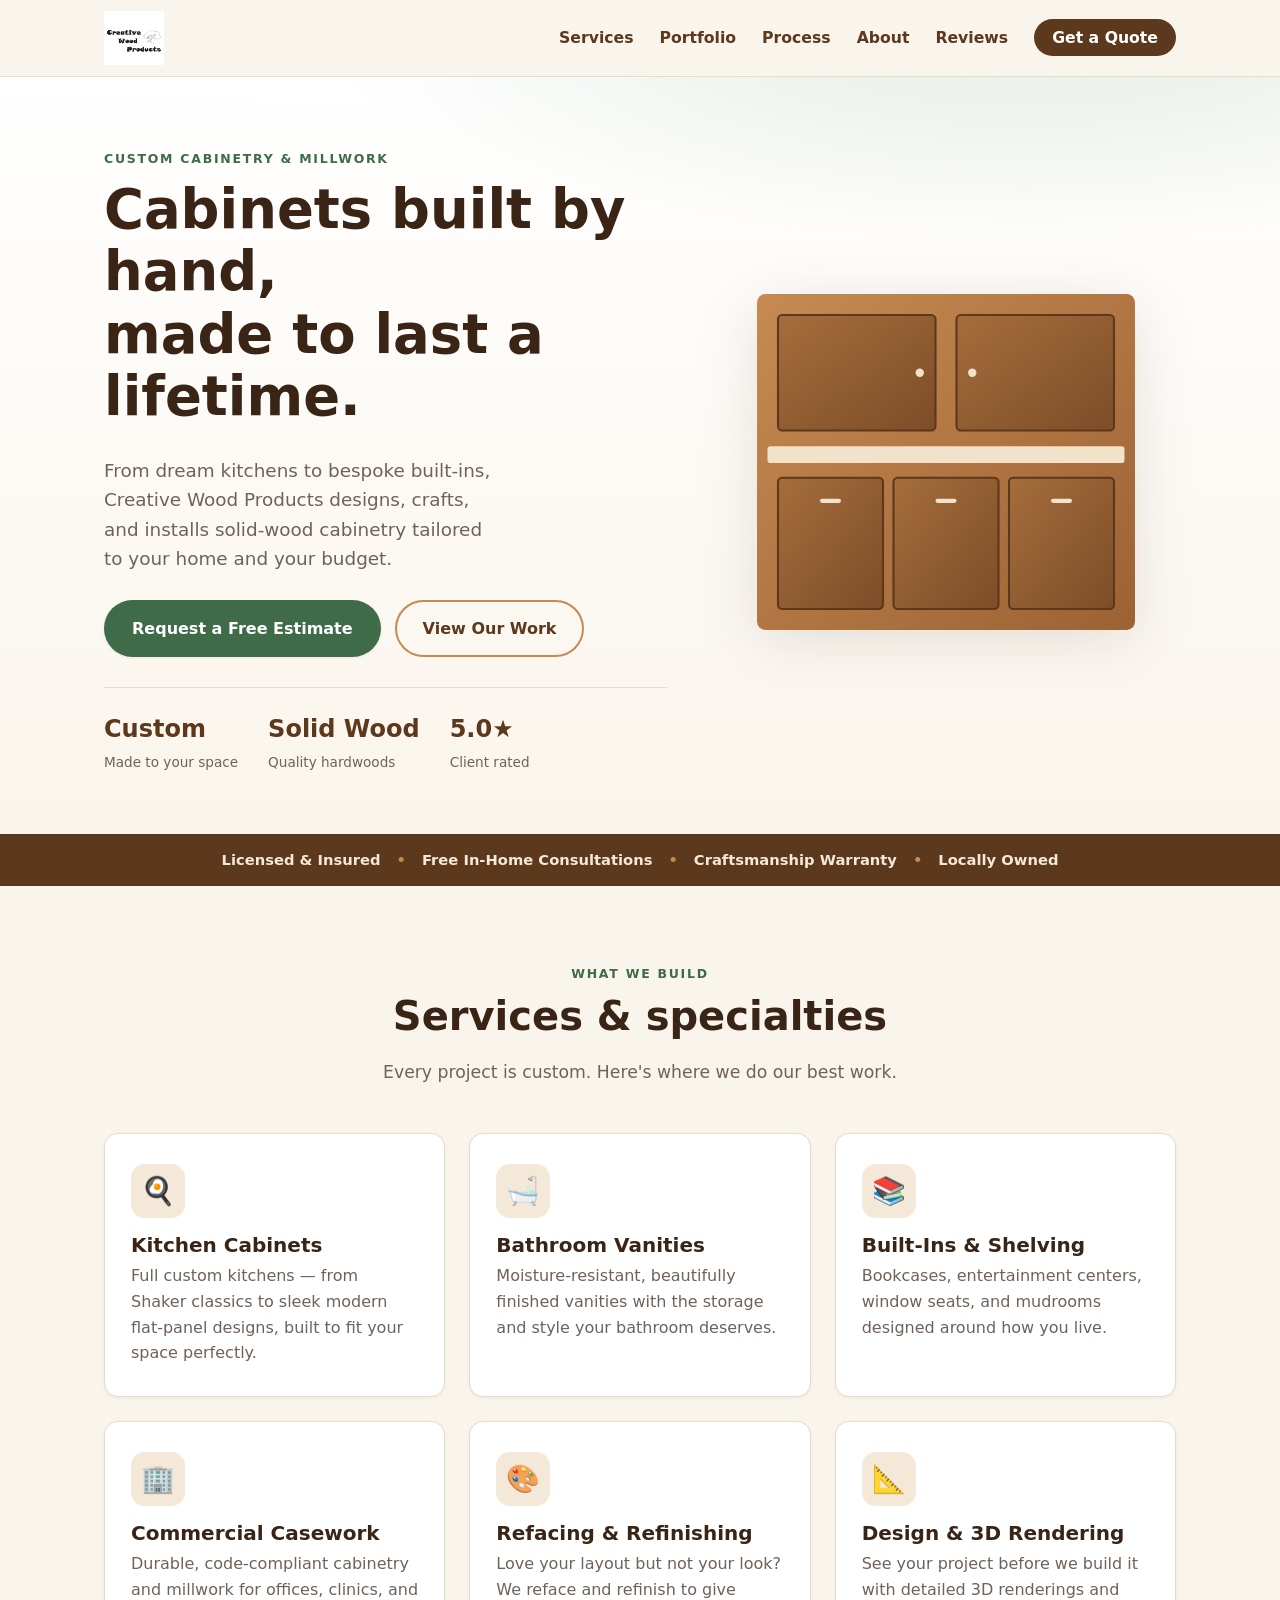
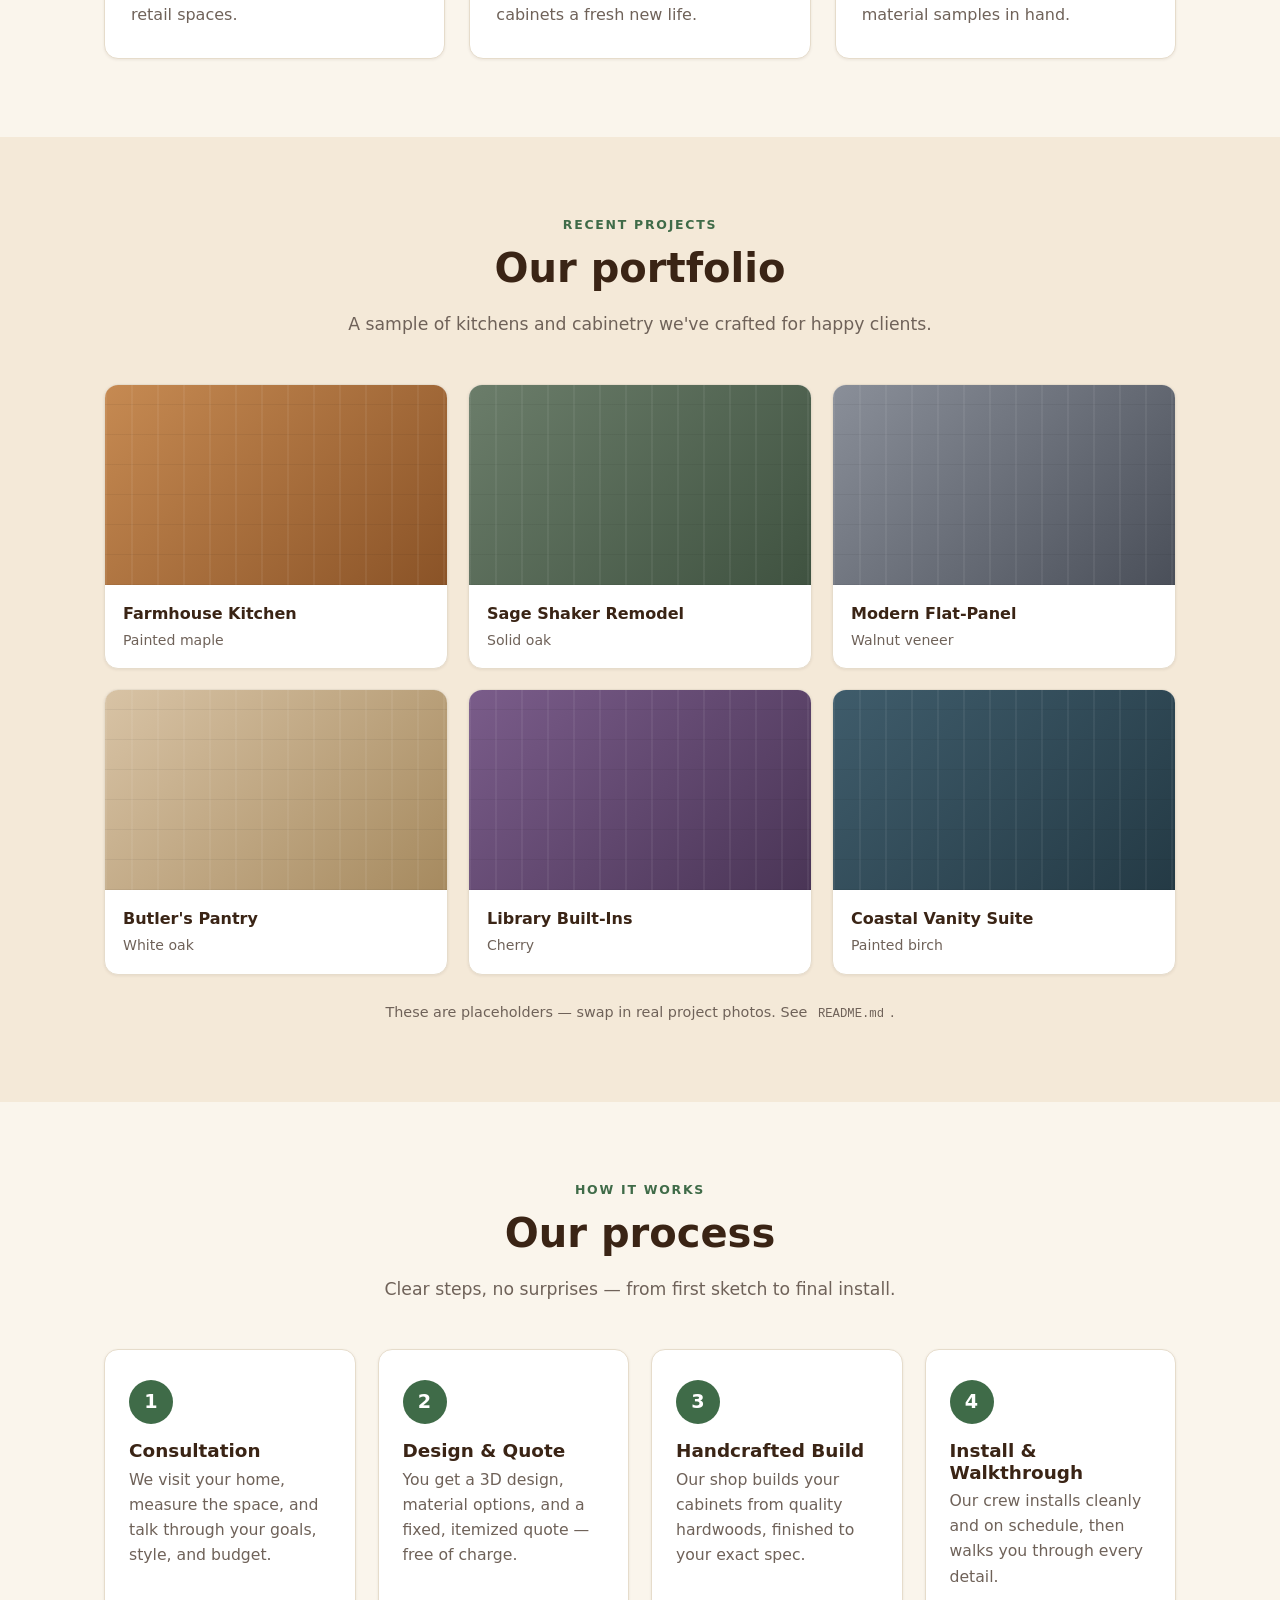
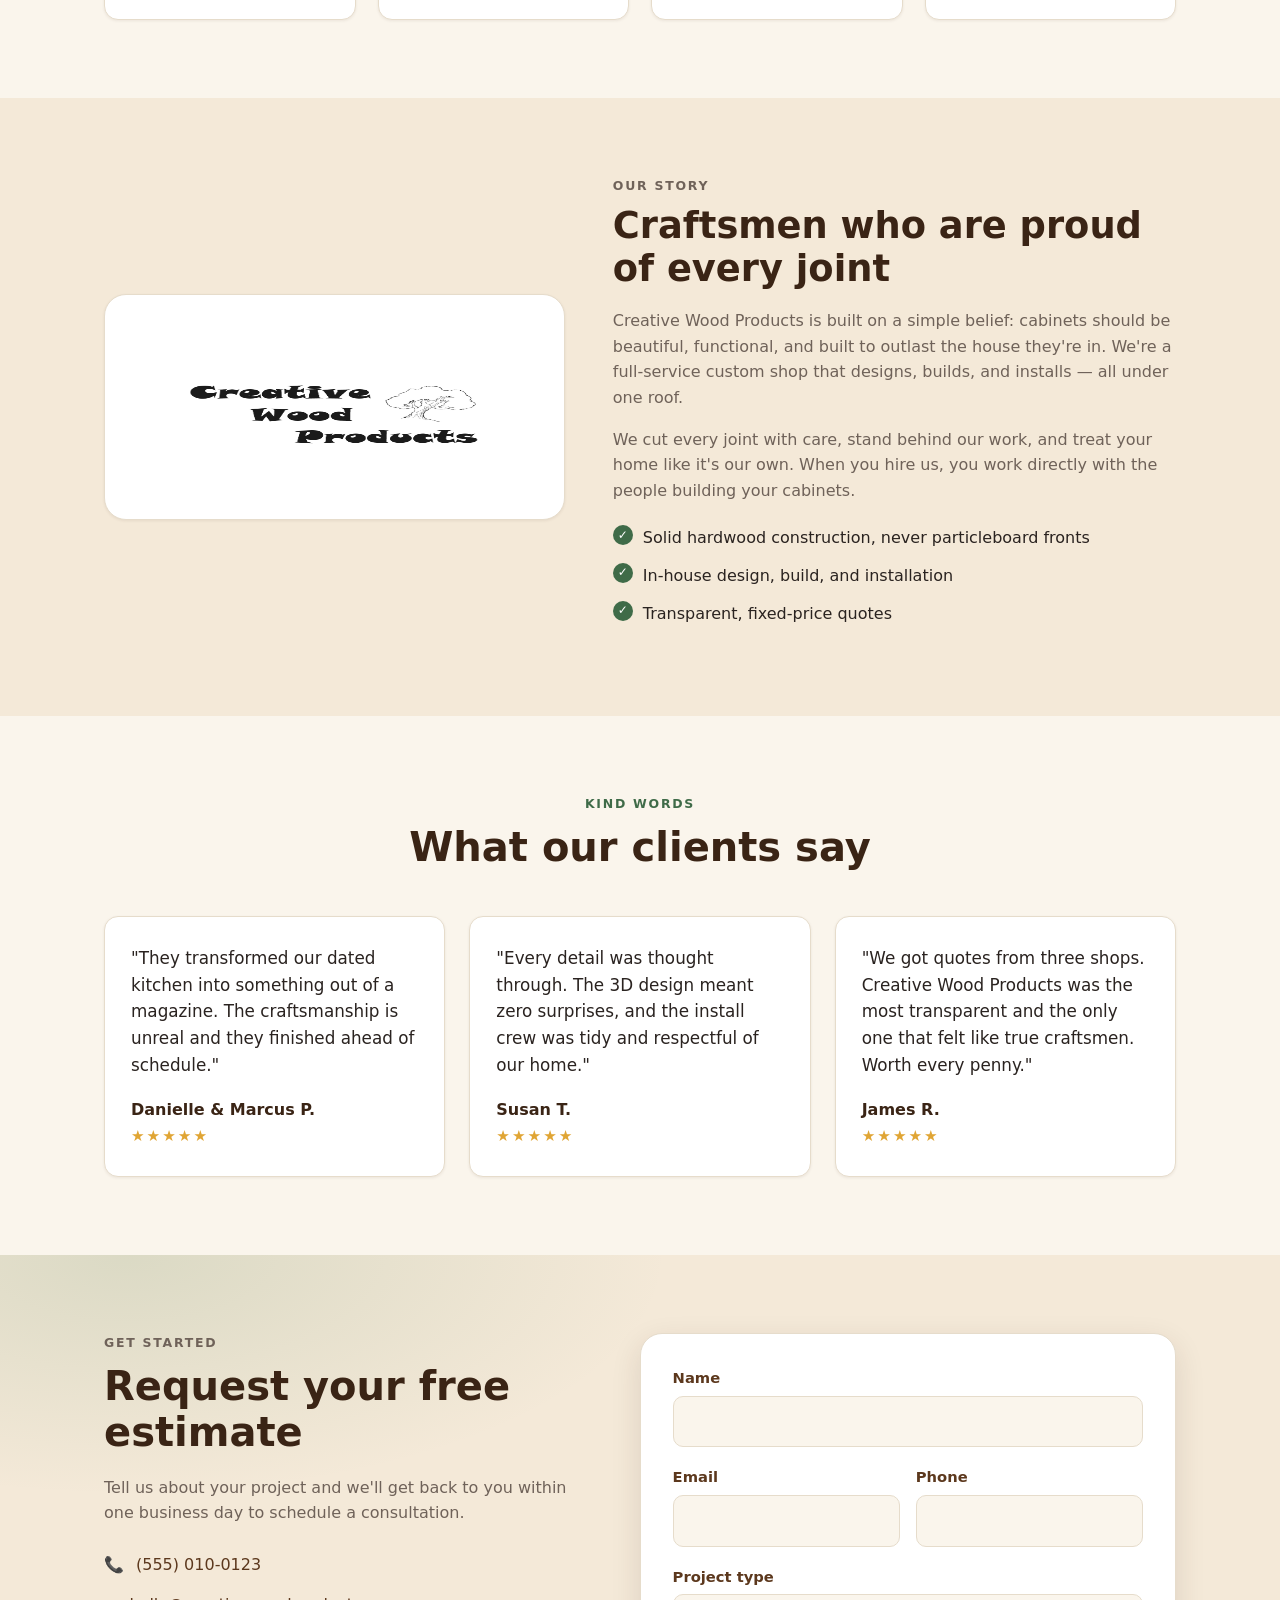
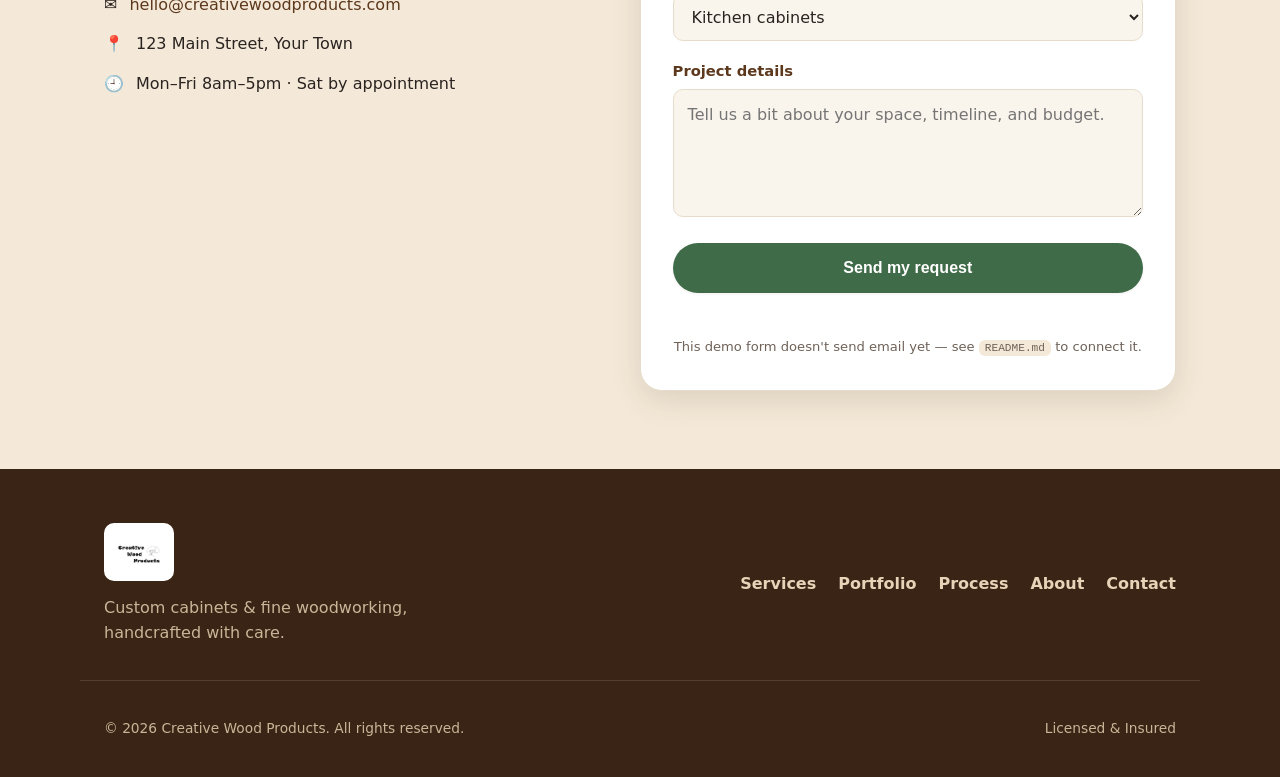
==== index.html @ 8fd14544 "Add Creative Wood Products marketing website Responsive single-page static site (HTML/CSS/JS, no bui" ====
<!DOCTYPE html>
<html lang="en">
<head>
  <meta charset="UTF-8" />
  <meta name="viewport" content="width=device-width, initial-scale=1.0" />
  <title>Creative Wood Products — Custom Cabinets & Fine Woodworking</title>
  <meta name="description" content="Creative Wood Products designs, builds, and installs custom kitchen cabinets, bathroom vanities, and built-ins. Handcrafted quality, delivered on time." />
  <meta property="og:title" content="Creative Wood Products — Custom Cabinets & Fine Woodworking" />
  <meta property="og:description" content="Handcrafted custom cabinetry, built to last a lifetime." />
  <meta property="og:type" content="website" />
  <link rel="stylesheet" href="styles.css" />
  <link rel="icon" href="data:image/svg+xml,<svg xmlns=%22http://www.w3.org/2000/svg%22 viewBox=%220 0 100 100%22><text y=%22.9em%22 font-size=%2290%22>🌳</text></svg>" />
</head>
<body>
  <!-- Header / Navigation -->
  <header class="site-header" id="top">
    <div class="container header-inner">
      <a href="#top" class="brand" aria-label="Creative Wood Products home">
        <img src="assets/logo.png" alt="Creative Wood Products" class="brand-logo" width="220" height="88" />
      </a>

      <nav class="nav" aria-label="Primary">
        <button class="nav-toggle" aria-expanded="false" aria-controls="nav-menu" aria-label="Toggle menu">
          <span></span><span></span><span></span>
        </button>
        <ul class="nav-menu" id="nav-menu">
          <li><a href="#services">Services</a></li>
          <li><a href="#gallery">Portfolio</a></li>
          <li><a href="#process">Process</a></li>
          <li><a href="#about">About</a></li>
          <li><a href="#testimonials">Reviews</a></li>
          <li><a href="#contact" class="nav-cta">Get a Quote</a></li>
        </ul>
      </nav>
    </div>
  </header>

  <main>
    <!-- Hero -->
    <section class="hero">
      <div class="container hero-inner">
        <div class="hero-copy">
          <p class="eyebrow">Custom cabinetry &amp; millwork</p>
          <h1>Cabinets built by hand,<br />made to last a lifetime.</h1>
          <p class="lead">
            From dream kitchens to bespoke built-ins, Creative Wood Products designs,
            crafts, and installs solid-wood cabinetry tailored to your home and your budget.
          </p>
          <div class="hero-actions">
            <a href="#contact" class="btn btn-primary">Request a Free Estimate</a>
            <a href="#gallery" class="btn btn-ghost">View Our Work</a>
          </div>
          <ul class="hero-stats">
            <li><strong>Custom</strong><span>Made to your space</span></li>
            <li><strong>Solid Wood</strong><span>Quality hardwoods</span></li>
            <li><strong>5.0★</strong><span>Client rated</span></li>
          </ul>
        </div>
        <div class="hero-art" aria-hidden="true">
          <svg viewBox="0 0 400 360" class="cabinet-illustration" role="img">
            <defs>
              <linearGradient id="wood" x1="0" y1="0" x2="1" y2="1">
                <stop offset="0" stop-color="#c68a52"/>
                <stop offset="1" stop-color="#9c6234"/>
              </linearGradient>
              <linearGradient id="woodDark" x1="0" y1="0" x2="1" y2="1">
                <stop offset="0" stop-color="#a56d3c"/>
                <stop offset="1" stop-color="#7d4d28"/>
              </linearGradient>
            </defs>
            <rect x="20" y="20" width="360" height="320" rx="8" fill="url(#wood)"/>
            <rect x="40" y="40" width="150" height="110" rx="4" fill="url(#woodDark)" stroke="#5c381d" stroke-width="2"/>
            <rect x="210" y="40" width="150" height="110" rx="4" fill="url(#woodDark)" stroke="#5c381d" stroke-width="2"/>
            <circle cx="175" cy="95" r="4" fill="#f2e2c9"/>
            <circle cx="225" cy="95" r="4" fill="#f2e2c9"/>
            <rect x="30" y="165" width="340" height="16" rx="3" fill="#f2e2c9"/>
            <rect x="40" y="195" width="100" height="125" rx="4" fill="url(#woodDark)" stroke="#5c381d" stroke-width="2"/>
            <rect x="150" y="195" width="100" height="125" rx="4" fill="url(#woodDark)" stroke="#5c381d" stroke-width="2"/>
            <rect x="260" y="195" width="100" height="125" rx="4" fill="url(#woodDark)" stroke="#5c381d" stroke-width="2"/>
            <rect x="80" y="215" width="20" height="4" rx="2" fill="#f2e2c9"/>
            <rect x="190" y="215" width="20" height="4" rx="2" fill="#f2e2c9"/>
            <rect x="300" y="215" width="20" height="4" rx="2" fill="#f2e2c9"/>
          </svg>
        </div>
      </div>
    </section>

    <!-- Trust bar -->
    <section class="trustbar">
      <div class="container trustbar-inner">
        <span>Licensed &amp; Insured</span>
        <span aria-hidden="true">•</span>
        <span>Free In-Home Consultations</span>
        <span aria-hidden="true">•</span>
        <span>Craftsmanship Warranty</span>
        <span aria-hidden="true">•</span>
        <span>Locally Owned</span>
      </div>
    </section>

    <!-- Services -->
    <section class="section" id="services">
      <div class="container">
        <div class="section-head">
          <p class="eyebrow">What we build</p>
          <h2>Services &amp; specialties</h2>
          <p class="section-sub">Every project is custom. Here's where we do our best work.</p>
        </div>
        <div class="cards">
          <article class="card">
            <div class="card-icon" aria-hidden="true">🍳</div>
            <h3>Kitchen Cabinets</h3>
            <p>Full custom kitchens — from Shaker classics to sleek modern flat-panel designs, built to fit your space perfectly.</p>
          </article>
          <article class="card">
            <div class="card-icon" aria-hidden="true">🛁</div>
            <h3>Bathroom Vanities</h3>
            <p>Moisture-resistant, beautifully finished vanities with the storage and style your bathroom deserves.</p>
          </article>
          <article class="card">
            <div class="card-icon" aria-hidden="true">📚</div>
            <h3>Built-Ins &amp; Shelving</h3>
            <p>Bookcases, entertainment centers, window seats, and mudrooms designed around how you live.</p>
          </article>
          <article class="card">
            <div class="card-icon" aria-hidden="true">🏢</div>
            <h3>Commercial Casework</h3>
            <p>Durable, code-compliant cabinetry and millwork for offices, clinics, and retail spaces.</p>
          </article>
          <article class="card">
            <div class="card-icon" aria-hidden="true">🎨</div>
            <h3>Refacing &amp; Refinishing</h3>
            <p>Love your layout but not your look? We reface and refinish to give cabinets a fresh new life.</p>
          </article>
          <article class="card">
            <div class="card-icon" aria-hidden="true">📐</div>
            <h3>Design &amp; 3D Rendering</h3>
            <p>See your project before we build it with detailed 3D renderings and material samples in hand.</p>
          </article>
        </div>
      </div>
    </section>

    <!-- Gallery / Portfolio -->
    <section class="section section-alt" id="gallery">
      <div class="container">
        <div class="section-head">
          <p class="eyebrow">Recent projects</p>
          <h2>Our portfolio</h2>
          <p class="section-sub">A sample of kitchens and cabinetry we've crafted for happy clients.</p>
        </div>
        <div class="gallery">
          <figure class="gallery-item" style="--g1:#c68a52;--g2:#8a5327">
            <div class="gallery-swatch" aria-hidden="true"></div>
            <figcaption><strong>Farmhouse Kitchen</strong><span>Painted maple</span></figcaption>
          </figure>
          <figure class="gallery-item" style="--g1:#6b7d6a;--g2:#3f5240">
            <div class="gallery-swatch" aria-hidden="true"></div>
            <figcaption><strong>Sage Shaker Remodel</strong><span>Solid oak</span></figcaption>
          </figure>
          <figure class="gallery-item" style="--g1:#8a8f99;--g2:#4a4f59">
            <div class="gallery-swatch" aria-hidden="true"></div>
            <figcaption><strong>Modern Flat-Panel</strong><span>Walnut veneer</span></figcaption>
          </figure>
          <figure class="gallery-item" style="--g1:#d8c3a5;--g2:#a68a5f">
            <div class="gallery-swatch" aria-hidden="true"></div>
            <figcaption><strong>Butler's Pantry</strong><span>White oak</span></figcaption>
          </figure>
          <figure class="gallery-item" style="--g1:#7a5c8a;--g2:#4a3556">
            <div class="gallery-swatch" aria-hidden="true"></div>
            <figcaption><strong>Library Built-Ins</strong><span>Cherry</span></figcaption>
          </figure>
          <figure class="gallery-item" style="--g1:#3f5c6b;--g2:#243a45">
            <div class="gallery-swatch" aria-hidden="true"></div>
            <figcaption><strong>Coastal Vanity Suite</strong><span>Painted birch</span></figcaption>
          </figure>
        </div>
        <p class="gallery-note">These are placeholders — swap in real project photos. See <code>README.md</code>.</p>
      </div>
    </section>

    <!-- Process -->
    <section class="section" id="process">
      <div class="container">
        <div class="section-head">
          <p class="eyebrow">How it works</p>
          <h2>Our process</h2>
          <p class="section-sub">Clear steps, no surprises — from first sketch to final install.</p>
        </div>
        <ol class="process">
          <li class="process-step">
            <span class="process-num">1</span>
            <h3>Consultation</h3>
            <p>We visit your home, measure the space, and talk through your goals, style, and budget.</p>
          </li>
          <li class="process-step">
            <span class="process-num">2</span>
            <h3>Design &amp; Quote</h3>
            <p>You get a 3D design, material options, and a fixed, itemized quote — free of charge.</p>
          </li>
          <li class="process-step">
            <span class="process-num">3</span>
            <h3>Handcrafted Build</h3>
            <p>Our shop builds your cabinets from quality hardwoods, finished to your exact spec.</p>
          </li>
          <li class="process-step">
            <span class="process-num">4</span>
            <h3>Install &amp; Walkthrough</h3>
            <p>Our crew installs cleanly and on schedule, then walks you through every detail.</p>
          </li>
        </ol>
      </div>
    </section>

    <!-- About -->
    <section class="section section-alt" id="about">
      <div class="container about-inner">
        <div class="about-art">
          <img src="assets/logo.png" alt="Creative Wood Products logo" class="about-logo" width="360" height="144" />
        </div>
        <div class="about-copy">
          <p class="eyebrow">Our story</p>
          <h2>Craftsmen who are proud of every joint</h2>
          <p>
            Creative Wood Products is built on a simple belief: cabinets should be
            beautiful, functional, and built to outlast the house they're in. We're a
            full-service custom shop that designs, builds, and installs — all under one roof.
          </p>
          <p>
            We cut every joint with care, stand behind our work, and treat your home like
            it's our own. When you hire us, you work directly with the people building your cabinets.
          </p>
          <ul class="about-points">
            <li>Solid hardwood construction, never particleboard fronts</li>
            <li>In-house design, build, and installation</li>
            <li>Transparent, fixed-price quotes</li>
          </ul>
        </div>
      </div>
    </section>

    <!-- Testimonials -->
    <section class="section" id="testimonials">
      <div class="container">
        <div class="section-head">
          <p class="eyebrow">Kind words</p>
          <h2>What our clients say</h2>
        </div>
        <div class="quotes">
          <blockquote class="quote">
            <p>"They transformed our dated kitchen into something out of a magazine. The craftsmanship is unreal and they finished ahead of schedule."</p>
            <footer><strong>Danielle &amp; Marcus P.</strong><span class="stars" aria-label="5 out of 5 stars">★★★★★</span></footer>
          </blockquote>
          <blockquote class="quote">
            <p>"Every detail was thought through. The 3D design meant zero surprises, and the install crew was tidy and respectful of our home."</p>
            <footer><strong>Susan T.</strong><span class="stars" aria-label="5 out of 5 stars">★★★★★</span></footer>
          </blockquote>
          <blockquote class="quote">
            <p>"We got quotes from three shops. Creative Wood Products was the most transparent and the only one that felt like true craftsmen. Worth every penny."</p>
            <footer><strong>James R.</strong><span class="stars" aria-label="5 out of 5 stars">★★★★★</span></footer>
          </blockquote>
        </div>
      </div>
    </section>

    <!-- Contact / CTA -->
    <section class="section section-contact" id="contact">
      <div class="container contact-inner">
        <div class="contact-copy">
          <p class="eyebrow">Get started</p>
          <h2>Request your free estimate</h2>
          <p>Tell us about your project and we'll get back to you within one business day to schedule a consultation.</p>
          <ul class="contact-details">
            <li><span aria-hidden="true">📞</span> <a href="tel:+15550100123">(555) 010-0123</a></li>
            <li><span aria-hidden="true">✉️</span> <a href="mailto:hello@creativewoodproducts.com">hello@creativewoodproducts.com</a></li>
            <li><span aria-hidden="true">📍</span> 123 Main Street, Your Town</li>
            <li><span aria-hidden="true">🕘</span> Mon–Fri 8am–5pm · Sat by appointment</li>
          </ul>
        </div>
        <form class="contact-form" id="quoteForm" novalidate>
          <div class="field">
            <label for="name">Name</label>
            <input type="text" id="name" name="name" autocomplete="name" required />
          </div>
          <div class="field-row">
            <div class="field">
              <label for="email">Email</label>
              <input type="email" id="email" name="email" autocomplete="email" required />
            </div>
            <div class="field">
              <label for="phone">Phone</label>
              <input type="tel" id="phone" name="phone" autocomplete="tel" />
            </div>
          </div>
          <div class="field">
            <label for="project">Project type</label>
            <select id="project" name="project">
              <option>Kitchen cabinets</option>
              <option>Bathroom vanity</option>
              <option>Built-ins &amp; shelving</option>
              <option>Refacing / refinishing</option>
              <option>Commercial casework</option>
              <option>Something else</option>
            </select>
          </div>
          <div class="field">
            <label for="message">Project details</label>
            <textarea id="message" name="message" rows="4" placeholder="Tell us a bit about your space, timeline, and budget."></textarea>
          </div>
          <button type="submit" class="btn btn-primary btn-block">Send my request</button>
          <p class="form-status" id="formStatus" role="status" aria-live="polite"></p>
          <p class="form-fineprint">This demo form doesn't send email yet — see <code>README.md</code> to connect it.</p>
        </form>
      </div>
    </section>
  </main>

  <!-- Footer -->
  <footer class="site-footer">
    <div class="container footer-inner">
      <div class="footer-brand">
        <img src="assets/logo.png" alt="Creative Wood Products" class="footer-logo" width="200" height="80" />
        <p>Custom cabinets &amp; fine woodworking, handcrafted with care.</p>
      </div>
      <nav class="footer-nav" aria-label="Footer">
        <a href="#services">Services</a>
        <a href="#gallery">Portfolio</a>
        <a href="#process">Process</a>
        <a href="#about">About</a>
        <a href="#contact">Contact</a>
      </nav>
    </div>
    <div class="container footer-bottom">
      <p>&copy; <span id="year"></span> Creative Wood Products. All rights reserved.</p>
      <p>Licensed &amp; Insured</p>
    </div>
  </footer>

  <script src="script.js"></script>
</body>
</html>
---- styles.css ----
/* ============================================================
   Creative Wood Products — stylesheet
   Palette: warm wood tones + forest green (from the tree logo)
   ============================================================ */

:root {
  --wood-900: #3a2415;
  --wood-700: #5c381d;
  --wood-500: #9c6234;
  --wood-400: #c68a52;
  --wood-200: #e7d3b8;
  --wood-100: #f4e9d8;
  --cream:    #faf5ec;
  --forest-700: #2f4a35;
  --forest-500: #3f6b48;
  --forest-400: #58895f;
  --ink:      #2a2320;
  --muted:    #6f6259;
  --line:     #e6dccb;
  --white:    #ffffff;

  --shadow-sm: 0 1px 3px rgba(58, 36, 21, .08);
  --shadow-md: 0 10px 30px rgba(58, 36, 21, .12);
  --radius: 14px;
  --radius-lg: 22px;
  --maxw: 1120px;

  --font: "Segoe UI", system-ui, -apple-system, Roboto, Helvetica, Arial, sans-serif;
  --font-display: "Trebuchet MS", "Segoe UI", system-ui, sans-serif;
}

/* Reset-ish */
* { box-sizing: border-box; }
html { scroll-behavior: smooth; }
body {
  margin: 0;
  font-family: var(--font);
  color: var(--ink);
  background: var(--cream);
  line-height: 1.6;
  -webkit-font-smoothing: antialiased;
}
img { max-width: 100%; display: block; }
a { color: var(--forest-500); text-decoration: none; }
a:hover { text-decoration: underline; }
h1, h2, h3 { font-family: var(--font-display); line-height: 1.15; color: var(--wood-900); margin: 0 0 .5em; }

.container { width: 100%; max-width: var(--maxw); margin: 0 auto; padding: 0 24px; }

.eyebrow {
  text-transform: uppercase;
  letter-spacing: .14em;
  font-size: .78rem;
  font-weight: 700;
  color: var(--forest-500);
  margin: 0 0 .6rem;
}

/* Buttons */
.btn {
  display: inline-block;
  padding: 14px 26px;
  border-radius: 999px;
  font-weight: 700;
  font-size: 1rem;
  cursor: pointer;
  border: 2px solid transparent;
  transition: transform .15s ease, box-shadow .15s ease, background .15s ease;
  text-align: center;
}
.btn:hover { text-decoration: none; transform: translateY(-2px); }
.btn-primary { background: var(--forest-500); color: #fff; box-shadow: var(--shadow-sm); }
.btn-primary:hover { background: var(--forest-700); box-shadow: var(--shadow-md); }
.btn-ghost { background: transparent; color: var(--wood-700); border-color: var(--wood-400); }
.btn-ghost:hover { background: var(--wood-100); }
.btn-block { width: 100%; }

/* ---------- Header ---------- */
.site-header {
  position: sticky; top: 0; z-index: 50;
  background: rgba(250, 245, 236, .92);
  backdrop-filter: saturate(140%) blur(8px);
  border-bottom: 1px solid var(--line);
}
.header-inner { display: flex; align-items: center; justify-content: space-between; gap: 16px; min-height: 76px; }
.brand-logo { height: 54px; width: auto; }
.nav { display: flex; align-items: center; }
.nav-menu {
  list-style: none; display: flex; align-items: center; gap: 26px; margin: 0; padding: 0;
}
.nav-menu a { color: var(--wood-700); font-weight: 600; font-size: .98rem; }
.nav-menu a:hover { color: var(--forest-500); text-decoration: none; }
.nav-cta {
  background: var(--wood-700); color: #fff !important; padding: 9px 18px; border-radius: 999px;
}
.nav-cta:hover { background: var(--wood-900); }
.nav-toggle {
  display: none; flex-direction: column; gap: 5px; background: none; border: 0;
  cursor: pointer; padding: 8px;
}
.nav-toggle span { width: 26px; height: 3px; background: var(--wood-700); border-radius: 2px; transition: .25s; }

/* ---------- Hero ---------- */
.hero {
  background:
    radial-gradient(1200px 400px at 80% -10%, rgba(88,137,95,.18), transparent 60%),
    linear-gradient(180deg, #fff, var(--cream));
  padding: 72px 0 60px;
}
.hero-inner { display: grid; grid-template-columns: 1.1fr .9fr; gap: 48px; align-items: center; }
.hero h1 { font-size: clamp(2.1rem, 4.5vw, 3.4rem); }
.lead { font-size: 1.15rem; color: var(--muted); max-width: 34ch; }
.hero-actions { display: flex; flex-wrap: wrap; gap: 14px; margin: 26px 0 30px; }
.hero-stats {
  list-style: none; display: flex; gap: 30px; padding: 22px 0 0; margin: 0;
  border-top: 1px solid var(--line);
}
.hero-stats strong { display: block; font-size: 1.5rem; font-family: var(--font-display); color: var(--wood-700); }
.hero-stats span { font-size: .85rem; color: var(--muted); }
.hero-art { display: flex; justify-content: center; }
.cabinet-illustration { width: 100%; max-width: 420px; filter: drop-shadow(var(--shadow-md)); border-radius: var(--radius-lg); }

/* ---------- Trust bar ---------- */
.trustbar { background: var(--wood-700); color: #f4e9d8; }
.trustbar-inner {
  display: flex; flex-wrap: wrap; justify-content: center; align-items: center;
  gap: 16px; padding: 14px 24px; font-size: .92rem; font-weight: 600; text-align: center;
}
.trustbar span[aria-hidden] { color: var(--wood-400); }

/* ---------- Sections ---------- */
.section { padding: 78px 0; }
.section-alt { background: var(--wood-100); }
.section-head { text-align: center; max-width: 620px; margin: 0 auto 46px; }
.section-head h2 { font-size: clamp(1.8rem, 3.5vw, 2.5rem); }
.section-sub { color: var(--muted); font-size: 1.08rem; margin: 0; }

/* ---------- Cards / services ---------- */
.cards { display: grid; grid-template-columns: repeat(3, 1fr); gap: 24px; }
.card {
  background: #fff; border: 1px solid var(--line); border-radius: var(--radius);
  padding: 30px 26px; box-shadow: var(--shadow-sm);
  transition: transform .18s ease, box-shadow .18s ease, border-color .18s ease;
}
.card:hover { transform: translateY(-4px); box-shadow: var(--shadow-md); border-color: var(--wood-200); }
.card-icon {
  width: 54px; height: 54px; display: grid; place-items: center; font-size: 1.7rem;
  background: var(--wood-100); border-radius: 14px; margin-bottom: 16px;
}
.card h3 { font-size: 1.25rem; margin-bottom: .4rem; }
.card p { margin: 0; color: var(--muted); }

/* ---------- Gallery ---------- */
.gallery { display: grid; grid-template-columns: repeat(3, 1fr); gap: 20px; }
.gallery-item {
  margin: 0; border-radius: var(--radius); overflow: hidden; background: #fff;
  border: 1px solid var(--line); box-shadow: var(--shadow-sm);
  transition: transform .18s ease, box-shadow .18s ease;
}
.gallery-item:hover { transform: translateY(-4px); box-shadow: var(--shadow-md); }
.gallery-swatch {
  height: 200px;
  background: linear-gradient(135deg, var(--g1), var(--g2));
  position: relative;
}
.gallery-swatch::after {
  content: ""; position: absolute; inset: 0;
  background:
    repeating-linear-gradient(90deg, rgba(255,255,255,.06) 0 2px, transparent 2px 26px),
    repeating-linear-gradient(0deg, rgba(0,0,0,.05) 0 1px, transparent 1px 30px);
}
.gallery-item figcaption { padding: 16px 18px; }
.gallery-item figcaption strong { display: block; color: var(--wood-900); }
.gallery-item figcaption span { font-size: .88rem; color: var(--muted); }
.gallery-note { text-align: center; color: var(--muted); font-size: .9rem; margin: 26px 0 0; }
.gallery-note code, .form-fineprint code {
  background: var(--wood-100); padding: 2px 6px; border-radius: 6px; font-size: .85em;
}

/* ---------- Process ---------- */
.process {
  list-style: none; margin: 0; padding: 0;
  display: grid; grid-template-columns: repeat(4, 1fr); gap: 22px; counter-reset: step;
}
.process-step {
  background: #fff; border: 1px solid var(--line); border-radius: var(--radius);
  padding: 30px 24px; position: relative; box-shadow: var(--shadow-sm);
}
.process-num {
  display: grid; place-items: center; width: 44px; height: 44px; border-radius: 50%;
  background: var(--forest-500); color: #fff; font-weight: 800; font-family: var(--font-display);
  font-size: 1.2rem; margin-bottom: 16px;
}
.process-step h3 { font-size: 1.15rem; margin-bottom: .35rem; }
.process-step p { margin: 0; color: var(--muted); font-size: .98rem; }

/* ---------- About ---------- */
.about-inner { display: grid; grid-template-columns: .9fr 1.1fr; gap: 48px; align-items: center; }
.about-art {
  display: grid; place-items: center; background: #fff; border: 1px solid var(--line);
  border-radius: var(--radius-lg); padding: 40px; box-shadow: var(--shadow-sm);
}
.about-logo { max-width: 320px; }
.about-copy h2 { font-size: clamp(1.7rem, 3vw, 2.3rem); }
.about-copy p { color: var(--muted); }
.about-points { list-style: none; padding: 0; margin: 22px 0 0; }
.about-points li { padding-left: 30px; position: relative; margin-bottom: 12px; font-weight: 500; }
.about-points li::before {
  content: "✓"; position: absolute; left: 0; top: 0;
  color: #fff; background: var(--forest-500); width: 20px; height: 20px; border-radius: 50%;
  display: grid; place-items: center; font-size: .75rem; font-weight: 800;
}

/* ---------- Testimonials ---------- */
.quotes { display: grid; grid-template-columns: repeat(3, 1fr); gap: 24px; }
.quote {
  margin: 0; background: #fff; border: 1px solid var(--line); border-radius: var(--radius);
  padding: 28px 26px; box-shadow: var(--shadow-sm); display: flex; flex-direction: column;
}
.quote p { font-size: 1.05rem; color: var(--ink); margin: 0 0 18px; }
.quote footer { margin-top: auto; }
.quote footer strong { display: block; color: var(--wood-900); }
.quote .stars { color: #e0a534; letter-spacing: 2px; font-size: .95rem; }

/* ---------- Contact ---------- */
.section-contact {
  background:
    radial-gradient(900px 400px at 10% 0%, rgba(88,137,95,.16), transparent 60%),
    var(--wood-100);
}
.contact-inner { display: grid; grid-template-columns: 1fr 1.1fr; gap: 48px; align-items: start; }
.contact-copy h2 { font-size: clamp(1.8rem, 3.2vw, 2.5rem); }
.contact-copy p { color: var(--muted); }
.contact-details { list-style: none; padding: 0; margin: 26px 0 0; }
.contact-details li { display: flex; align-items: center; gap: 12px; margin-bottom: 14px; font-weight: 500; }
.contact-details a { color: var(--wood-700); }

.contact-form {
  background: #fff; border: 1px solid var(--line); border-radius: var(--radius-lg);
  padding: 32px; box-shadow: var(--shadow-md);
}
.field { margin-bottom: 18px; }
.field-row { display: grid; grid-template-columns: 1fr 1fr; gap: 16px; }
.field label { display: block; font-weight: 600; font-size: .92rem; margin-bottom: 6px; color: var(--wood-700); }
.field input, .field select, .field textarea {
  width: 100%; padding: 12px 14px; border: 1px solid var(--line); border-radius: 10px;
  font: inherit; color: var(--ink); background: var(--cream); transition: border-color .15s, box-shadow .15s;
}
.field input:focus, .field select:focus, .field textarea:focus {
  outline: none; border-color: var(--forest-400); box-shadow: 0 0 0 3px rgba(88,137,95,.18); background: #fff;
}
.field textarea { resize: vertical; }
.form-status { margin: 14px 0 0; font-weight: 600; min-height: 1.2em; }
.form-status.ok { color: var(--forest-500); }
.form-status.err { color: #b4472f; }
.form-fineprint { font-size: .82rem; color: var(--muted); margin: 10px 0 0; text-align: center; }

/* ---------- Footer ---------- */
.site-footer { background: var(--wood-900); color: #e7d3b8; padding: 54px 0 26px; }
.footer-inner { display: flex; flex-wrap: wrap; justify-content: space-between; gap: 30px; }
.footer-logo { height: 58px; width: auto; background: #fff; padding: 8px 12px; border-radius: 10px; }
.footer-brand p { color: #c9b699; max-width: 34ch; margin: 14px 0 0; }
.footer-nav { display: flex; flex-wrap: wrap; gap: 22px; align-items: center; }
.footer-nav a { color: #e7d3b8; font-weight: 600; }
.footer-nav a:hover { color: #fff; }
.footer-bottom {
  display: flex; flex-wrap: wrap; justify-content: space-between; gap: 10px;
  margin-top: 34px; padding-top: 22px; border-top: 1px solid rgba(255,255,255,.12);
  font-size: .86rem; color: #c9b699;
}

/* ---------- Responsive ---------- */
@media (max-width: 900px) {
  .hero-inner, .about-inner, .contact-inner { grid-template-columns: 1fr; }
  .hero-art { order: -1; }
  .cards, .gallery, .quotes { grid-template-columns: repeat(2, 1fr); }
  .process { grid-template-columns: repeat(2, 1fr); }

  .nav-toggle { display: flex; }
  .nav-menu {
    position: absolute; top: 76px; right: 0; left: 0;
    flex-direction: column; align-items: stretch; gap: 0;
    background: var(--cream); border-bottom: 1px solid var(--line);
    padding: 8px 24px 18px; box-shadow: var(--shadow-md);
    display: none;
  }
  .nav-menu.open { display: flex; }
  .nav-menu li { border-bottom: 1px solid var(--line); }
  .nav-menu li:last-child { border-bottom: 0; }
  .nav-menu a { display: block; padding: 14px 4px; }
  .nav-cta { display: inline-block; margin-top: 10px; text-align: center; }
}

@media (max-width: 560px) {
  .cards, .gallery, .quotes, .process { grid-template-columns: 1fr; }
  .field-row { grid-template-columns: 1fr; }
  .hero-stats { flex-wrap: wrap; gap: 18px; }
  .section { padding: 56px 0; }
}

@media (prefers-reduced-motion: reduce) {
  * { scroll-behavior: auto !important; transition: none !important; }
}
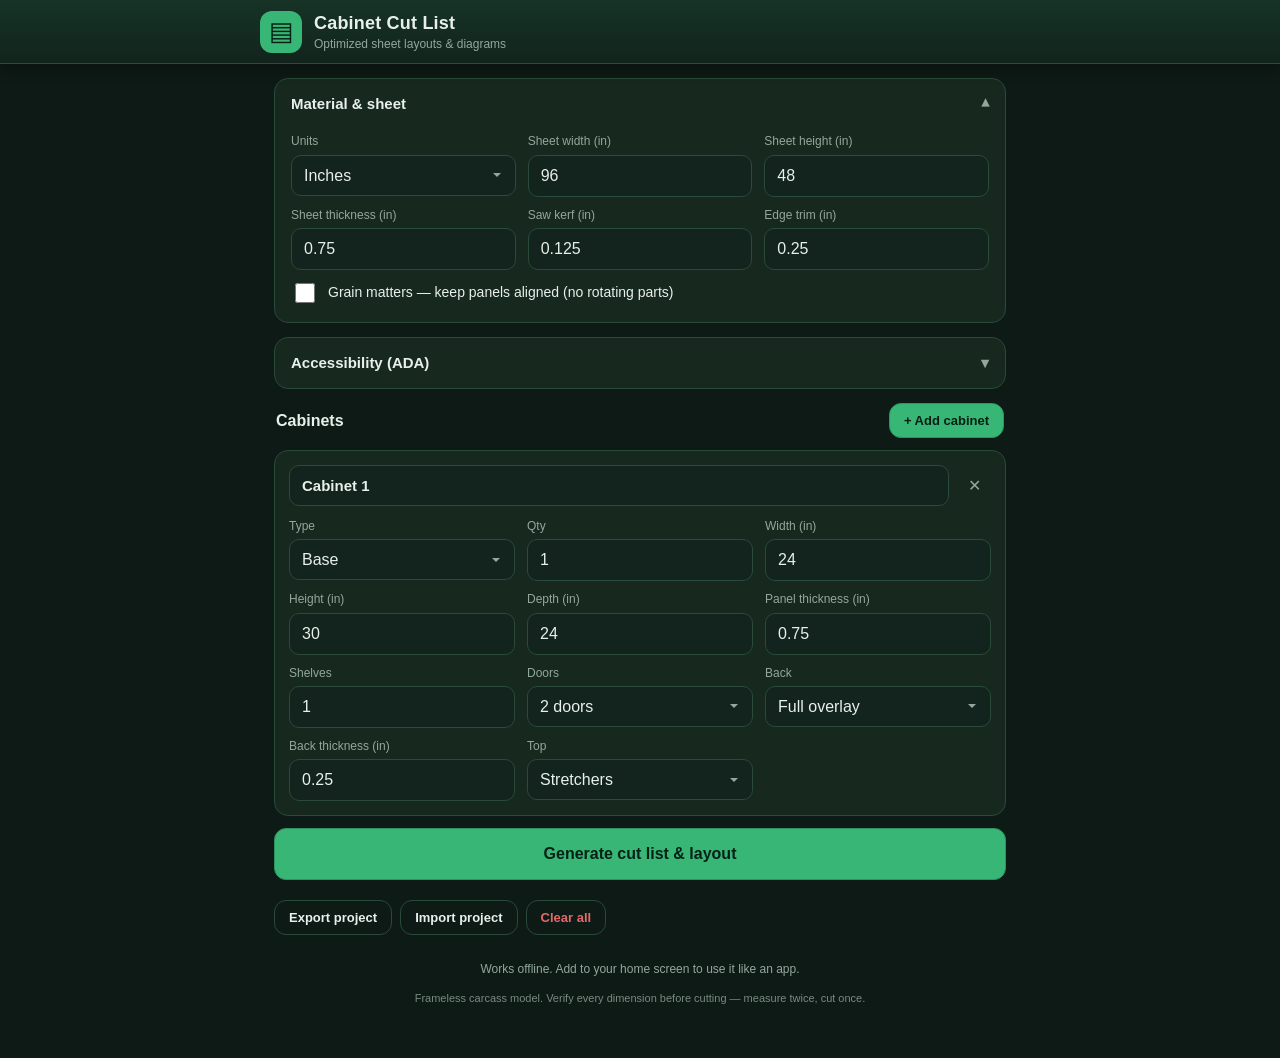
==== commit ad931e37: "Add cabinet cut list PWA with nesting diagram and optional ADA specs Installable, offline-capable Pr" ====
--- a/index.html
+++ b/index.html
@@ -2,340 +2,141 @@
 <html lang="en">
 <head>
   <meta charset="UTF-8" />
-  <meta name="viewport" content="width=device-width, initial-scale=1.0" />
-  <title>Creative Wood Products — Custom Cabinets & Fine Woodworking</title>
-  <meta name="description" content="Creative Wood Products designs, builds, and installs custom kitchen cabinets, bathroom vanities, and built-ins. Handcrafted quality, delivered on time." />
-  <meta property="og:title" content="Creative Wood Products — Custom Cabinets & Fine Woodworking" />
-  <meta property="og:description" content="Handcrafted custom cabinetry, built to last a lifetime." />
-  <meta property="og:type" content="website" />
-  <link rel="stylesheet" href="styles.css" />
-  <link rel="icon" href="data:image/svg+xml,<svg xmlns=%22http://www.w3.org/2000/svg%22 viewBox=%220 0 100 100%22><text y=%22.9em%22 font-size=%2290%22>🌳</text></svg>" />
+  <meta name="viewport" content="width=device-width, initial-scale=1, viewport-fit=cover" />
+  <meta name="theme-color" content="#12241d" />
+  <meta name="apple-mobile-web-app-capable" content="yes" />
+  <meta name="apple-mobile-web-app-status-bar-style" content="black-translucent" />
+  <meta name="apple-mobile-web-app-title" content="Cut List" />
+  <meta name="description" content="Cabinet cut list and sheet-nesting optimizer with optional ADA specs." />
+  <link rel="manifest" href="manifest.webmanifest" />
+  <link rel="apple-touch-icon" href="icons/apple-touch-icon.png" />
+  <link rel="icon" href="icons/icon-192.png" />
+  <link rel="stylesheet" href="css/styles.css" />
+  <title>Cabinet Cut List</title>
 </head>
 <body>
-  <!-- Header / Navigation -->
-  <header class="site-header" id="top">
-    <div class="container header-inner">
-      <a href="#top" class="brand" aria-label="Creative Wood Products home">
-        <img src="assets/logo.png" alt="Creative Wood Products" class="brand-logo" width="220" height="88" />
-      </a>
-
-      <nav class="nav" aria-label="Primary">
-        <button class="nav-toggle" aria-expanded="false" aria-controls="nav-menu" aria-label="Toggle menu">
-          <span></span><span></span><span></span>
-        </button>
-        <ul class="nav-menu" id="nav-menu">
-          <li><a href="#services">Services</a></li>
-          <li><a href="#gallery">Portfolio</a></li>
-          <li><a href="#process">Process</a></li>
-          <li><a href="#about">About</a></li>
-          <li><a href="#testimonials">Reviews</a></li>
-          <li><a href="#contact" class="nav-cta">Get a Quote</a></li>
-        </ul>
-      </nav>
+  <header class="app-bar">
+    <div class="app-bar-inner">
+      <span class="logo">▤</span>
+      <div>
+        <h1>Cabinet Cut List</h1>
+        <p class="tagline">Optimized sheet layouts &amp; diagrams</p>
+      </div>
     </div>
   </header>
 
   <main>
-    <!-- Hero -->
-    <section class="hero">
-      <div class="container hero-inner">
-        <div class="hero-copy">
-          <p class="eyebrow">Custom cabinetry &amp; millwork</p>
-          <h1>Cabinets built by hand,<br />made to last a lifetime.</h1>
-          <p class="lead">
-            From dream kitchens to bespoke built-ins, Creative Wood Products designs,
-            crafts, and installs solid-wood cabinetry tailored to your home and your budget.
-          </p>
-          <div class="hero-actions">
-            <a href="#contact" class="btn btn-primary">Request a Free Estimate</a>
-            <a href="#gallery" class="btn btn-ghost">View Our Work</a>
+    <!-- Material / sheet settings -->
+    <details class="panel" open>
+      <summary>Material &amp; sheet</summary>
+      <div class="panel-body">
+        <div class="field-grid">
+          <label class="field">
+            <span class="field-label">Units</span>
+            <select id="unit" class="field-input">
+              <option value="in">Inches</option>
+              <option value="mm">Millimetres</option>
+            </select>
+          </label>
+          <label class="field">
+            <span class="field-label">Sheet width (<span class="unit-suffix">in</span>)</span>
+            <input id="sheetW" class="field-input" type="number" inputmode="decimal" step="any" />
+          </label>
+          <label class="field">
+            <span class="field-label">Sheet height (<span class="unit-suffix">in</span>)</span>
+            <input id="sheetH" class="field-input" type="number" inputmode="decimal" step="any" />
+          </label>
+          <label class="field">
+            <span class="field-label">Sheet thickness (<span class="unit-suffix">in</span>)</span>
+            <input id="sheetThk" class="field-input" type="number" inputmode="decimal" step="any" />
+          </label>
+          <label class="field">
+            <span class="field-label">Saw kerf (<span class="unit-suffix">in</span>)</span>
+            <input id="kerf" class="field-input" type="number" inputmode="decimal" step="any" />
+          </label>
+          <label class="field">
+            <span class="field-label">Edge trim (<span class="unit-suffix">in</span>)</span>
+            <input id="trim" class="field-input" type="number" inputmode="decimal" step="any" />
+          </label>
+        </div>
+        <label class="checkbox-row">
+          <input id="grain" type="checkbox" />
+          <span>Grain matters — keep panels aligned (no rotating parts)</span>
+        </label>
+      </div>
+    </details>
+
+    <!-- ADA -->
+    <details class="panel">
+      <summary>Accessibility (ADA)</summary>
+      <div class="panel-body">
+        <label class="checkbox-row">
+          <input id="adaToggle" type="checkbox" />
+          <span><strong>Enable ADA build specs</strong> — adds accessible-design targets &amp; checks</span>
+        </label>
+        <div id="adaSettings" hidden>
+          <p class="hint">These feed the per-cabinet ADA checks. Based on the 2010 ADA
+            Standards &amp; ICC A117.1. This is a build aid, not a code certification.</p>
+          <div class="field-grid">
+            <label class="field">
+              <span class="field-label">Toe kick height (<span class="unit-suffix">in</span>)</span>
+              <input id="toeKick" class="field-input" type="number" inputmode="decimal" step="any" />
+            </label>
+            <label class="field">
+              <span class="field-label">Countertop thickness (<span class="unit-suffix">in</span>)</span>
+              <input id="counterThk" class="field-input" type="number" inputmode="decimal" step="any" />
+            </label>
+            <label class="field">
+              <span class="field-label">Wall cab. mounting ht. AFF (<span class="unit-suffix">in</span>)</span>
+              <input id="mounting" class="field-input" type="number" inputmode="decimal" step="any" />
+            </label>
           </div>
-          <ul class="hero-stats">
-            <li><strong>Custom</strong><span>Made to your space</span></li>
-            <li><strong>Solid Wood</strong><span>Quality hardwoods</span></li>
-            <li><strong>5.0★</strong><span>Client rated</span></li>
-          </ul>
-        </div>
-        <div class="hero-art" aria-hidden="true">
-          <svg viewBox="0 0 400 360" class="cabinet-illustration" role="img">
-            <defs>
-              <linearGradient id="wood" x1="0" y1="0" x2="1" y2="1">
-                <stop offset="0" stop-color="#c68a52"/>
-                <stop offset="1" stop-color="#9c6234"/>
-              </linearGradient>
-              <linearGradient id="woodDark" x1="0" y1="0" x2="1" y2="1">
-                <stop offset="0" stop-color="#a56d3c"/>
-                <stop offset="1" stop-color="#7d4d28"/>
-              </linearGradient>
-            </defs>
-            <rect x="20" y="20" width="360" height="320" rx="8" fill="url(#wood)"/>
-            <rect x="40" y="40" width="150" height="110" rx="4" fill="url(#woodDark)" stroke="#5c381d" stroke-width="2"/>
-            <rect x="210" y="40" width="150" height="110" rx="4" fill="url(#woodDark)" stroke="#5c381d" stroke-width="2"/>
-            <circle cx="175" cy="95" r="4" fill="#f2e2c9"/>
-            <circle cx="225" cy="95" r="4" fill="#f2e2c9"/>
-            <rect x="30" y="165" width="340" height="16" rx="3" fill="#f2e2c9"/>
-            <rect x="40" y="195" width="100" height="125" rx="4" fill="url(#woodDark)" stroke="#5c381d" stroke-width="2"/>
-            <rect x="150" y="195" width="100" height="125" rx="4" fill="url(#woodDark)" stroke="#5c381d" stroke-width="2"/>
-            <rect x="260" y="195" width="100" height="125" rx="4" fill="url(#woodDark)" stroke="#5c381d" stroke-width="2"/>
-            <rect x="80" y="215" width="20" height="4" rx="2" fill="#f2e2c9"/>
-            <rect x="190" y="215" width="20" height="4" rx="2" fill="#f2e2c9"/>
-            <rect x="300" y="215" width="20" height="4" rx="2" fill="#f2e2c9"/>
-          </svg>
         </div>
       </div>
+    </details>
+
+    <!-- Cabinets -->
+    <section class="cabinets-section">
+      <div class="section-head">
+        <h2>Cabinets</h2>
+        <button id="addCabinet" class="btn primary small">+ Add cabinet</button>
+      </div>
+      <div id="cabinets"></div>
     </section>
 
-    <!-- Trust bar -->
-    <section class="trustbar">
-      <div class="container trustbar-inner">
-        <span>Licensed &amp; Insured</span>
-        <span aria-hidden="true">•</span>
-        <span>Free In-Home Consultations</span>
-        <span aria-hidden="true">•</span>
-        <span>Craftsmanship Warranty</span>
-        <span aria-hidden="true">•</span>
-        <span>Locally Owned</span>
+    <div class="actions">
+      <button id="generate" class="btn primary">Generate cut list &amp; layout</button>
+    </div>
+
+    <!-- Results -->
+    <section id="results" class="results" hidden>
+      <div class="section-head">
+        <h2>Results</h2>
+        <div class="result-actions">
+          <button id="exportCsv" class="btn small">CSV</button>
+          <button id="printBtn" class="btn small">Print / PDF</button>
+        </div>
       </div>
+      <div id="results-body"></div>
     </section>
 
-    <!-- Services -->
-    <section class="section" id="services">
-      <div class="container">
-        <div class="section-head">
-          <p class="eyebrow">What we build</p>
-          <h2>Services &amp; specialties</h2>
-          <p class="section-sub">Every project is custom. Here's where we do our best work.</p>
-        </div>
-        <div class="cards">
-          <article class="card">
-            <div class="card-icon" aria-hidden="true">🍳</div>
-            <h3>Kitchen Cabinets</h3>
-            <p>Full custom kitchens — from Shaker classics to sleek modern flat-panel designs, built to fit your space perfectly.</p>
-          </article>
-          <article class="card">
-            <div class="card-icon" aria-hidden="true">🛁</div>
-            <h3>Bathroom Vanities</h3>
-            <p>Moisture-resistant, beautifully finished vanities with the storage and style your bathroom deserves.</p>
-          </article>
-          <article class="card">
-            <div class="card-icon" aria-hidden="true">📚</div>
-            <h3>Built-Ins &amp; Shelving</h3>
-            <p>Bookcases, entertainment centers, window seats, and mudrooms designed around how you live.</p>
-          </article>
-          <article class="card">
-            <div class="card-icon" aria-hidden="true">🏢</div>
-            <h3>Commercial Casework</h3>
-            <p>Durable, code-compliant cabinetry and millwork for offices, clinics, and retail spaces.</p>
-          </article>
-          <article class="card">
-            <div class="card-icon" aria-hidden="true">🎨</div>
-            <h3>Refacing &amp; Refinishing</h3>
-            <p>Love your layout but not your look? We reface and refinish to give cabinets a fresh new life.</p>
-          </article>
-          <article class="card">
-            <div class="card-icon" aria-hidden="true">📐</div>
-            <h3>Design &amp; 3D Rendering</h3>
-            <p>See your project before we build it with detailed 3D renderings and material samples in hand.</p>
-          </article>
-        </div>
-      </div>
+    <!-- Project tools -->
+    <section class="project-tools">
+      <button id="exportJson" class="btn ghost small">Export project</button>
+      <button id="importJson" class="btn ghost small">Import project</button>
+      <button id="clearBtn" class="btn ghost small danger">Clear all</button>
+      <input id="importFile" type="file" accept="application/json" hidden />
     </section>
 
-    <!-- Gallery / Portfolio -->
-    <section class="section section-alt" id="gallery">
-      <div class="container">
-        <div class="section-head">
-          <p class="eyebrow">Recent projects</p>
-          <h2>Our portfolio</h2>
-          <p class="section-sub">A sample of kitchens and cabinetry we've crafted for happy clients.</p>
-        </div>
-        <div class="gallery">
-          <figure class="gallery-item" style="--g1:#c68a52;--g2:#8a5327">
-            <div class="gallery-swatch" aria-hidden="true"></div>
-            <figcaption><strong>Farmhouse Kitchen</strong><span>Painted maple</span></figcaption>
-          </figure>
-          <figure class="gallery-item" style="--g1:#6b7d6a;--g2:#3f5240">
-            <div class="gallery-swatch" aria-hidden="true"></div>
-            <figcaption><strong>Sage Shaker Remodel</strong><span>Solid oak</span></figcaption>
-          </figure>
-          <figure class="gallery-item" style="--g1:#8a8f99;--g2:#4a4f59">
-            <div class="gallery-swatch" aria-hidden="true"></div>
-            <figcaption><strong>Modern Flat-Panel</strong><span>Walnut veneer</span></figcaption>
-          </figure>
-          <figure class="gallery-item" style="--g1:#d8c3a5;--g2:#a68a5f">
-            <div class="gallery-swatch" aria-hidden="true"></div>
-            <figcaption><strong>Butler's Pantry</strong><span>White oak</span></figcaption>
-          </figure>
-          <figure class="gallery-item" style="--g1:#7a5c8a;--g2:#4a3556">
-            <div class="gallery-swatch" aria-hidden="true"></div>
-            <figcaption><strong>Library Built-Ins</strong><span>Cherry</span></figcaption>
-          </figure>
-          <figure class="gallery-item" style="--g1:#3f5c6b;--g2:#243a45">
-            <div class="gallery-swatch" aria-hidden="true"></div>
-            <figcaption><strong>Coastal Vanity Suite</strong><span>Painted birch</span></figcaption>
-          </figure>
-        </div>
-        <p class="gallery-note">These are placeholders — swap in real project photos. See <code>README.md</code>.</p>
-      </div>
-    </section>
-
-    <!-- Process -->
-    <section class="section" id="process">
-      <div class="container">
-        <div class="section-head">
-          <p class="eyebrow">How it works</p>
-          <h2>Our process</h2>
-          <p class="section-sub">Clear steps, no surprises — from first sketch to final install.</p>
-        </div>
-        <ol class="process">
-          <li class="process-step">
-            <span class="process-num">1</span>
-            <h3>Consultation</h3>
-            <p>We visit your home, measure the space, and talk through your goals, style, and budget.</p>
-          </li>
-          <li class="process-step">
-            <span class="process-num">2</span>
-            <h3>Design &amp; Quote</h3>
-            <p>You get a 3D design, material options, and a fixed, itemized quote — free of charge.</p>
-          </li>
-          <li class="process-step">
-            <span class="process-num">3</span>
-            <h3>Handcrafted Build</h3>
-            <p>Our shop builds your cabinets from quality hardwoods, finished to your exact spec.</p>
-          </li>
-          <li class="process-step">
-            <span class="process-num">4</span>
-            <h3>Install &amp; Walkthrough</h3>
-            <p>Our crew installs cleanly and on schedule, then walks you through every detail.</p>
-          </li>
-        </ol>
-      </div>
-    </section>
-
-    <!-- About -->
-    <section class="section section-alt" id="about">
-      <div class="container about-inner">
-        <div class="about-art">
-          <img src="assets/logo.png" alt="Creative Wood Products logo" class="about-logo" width="360" height="144" />
-        </div>
-        <div class="about-copy">
-          <p class="eyebrow">Our story</p>
-          <h2>Craftsmen who are proud of every joint</h2>
-          <p>
-            Creative Wood Products is built on a simple belief: cabinets should be
-            beautiful, functional, and built to outlast the house they're in. We're a
-            full-service custom shop that designs, builds, and installs — all under one roof.
-          </p>
-          <p>
-            We cut every joint with care, stand behind our work, and treat your home like
-            it's our own. When you hire us, you work directly with the people building your cabinets.
-          </p>
-          <ul class="about-points">
-            <li>Solid hardwood construction, never particleboard fronts</li>
-            <li>In-house design, build, and installation</li>
-            <li>Transparent, fixed-price quotes</li>
-          </ul>
-        </div>
-      </div>
-    </section>
-
-    <!-- Testimonials -->
-    <section class="section" id="testimonials">
-      <div class="container">
-        <div class="section-head">
-          <p class="eyebrow">Kind words</p>
-          <h2>What our clients say</h2>
-        </div>
-        <div class="quotes">
-          <blockquote class="quote">
-            <p>"They transformed our dated kitchen into something out of a magazine. The craftsmanship is unreal and they finished ahead of schedule."</p>
-            <footer><strong>Danielle &amp; Marcus P.</strong><span class="stars" aria-label="5 out of 5 stars">★★★★★</span></footer>
-          </blockquote>
-          <blockquote class="quote">
-            <p>"Every detail was thought through. The 3D design meant zero surprises, and the install crew was tidy and respectful of our home."</p>
-            <footer><strong>Susan T.</strong><span class="stars" aria-label="5 out of 5 stars">★★★★★</span></footer>
-          </blockquote>
-          <blockquote class="quote">
-            <p>"We got quotes from three shops. Creative Wood Products was the most transparent and the only one that felt like true craftsmen. Worth every penny."</p>
-            <footer><strong>James R.</strong><span class="stars" aria-label="5 out of 5 stars">★★★★★</span></footer>
-          </blockquote>
-        </div>
-      </div>
-    </section>
-
-    <!-- Contact / CTA -->
-    <section class="section section-contact" id="contact">
-      <div class="container contact-inner">
-        <div class="contact-copy">
-          <p class="eyebrow">Get started</p>
-          <h2>Request your free estimate</h2>
-          <p>Tell us about your project and we'll get back to you within one business day to schedule a consultation.</p>
-          <ul class="contact-details">
-            <li><span aria-hidden="true">📞</span> <a href="tel:+15550100123">(555) 010-0123</a></li>
-            <li><span aria-hidden="true">✉️</span> <a href="mailto:hello@creativewoodproducts.com">hello@creativewoodproducts.com</a></li>
-            <li><span aria-hidden="true">📍</span> 123 Main Street, Your Town</li>
-            <li><span aria-hidden="true">🕘</span> Mon–Fri 8am–5pm · Sat by appointment</li>
-          </ul>
-        </div>
-        <form class="contact-form" id="quoteForm" novalidate>
-          <div class="field">
-            <label for="name">Name</label>
-            <input type="text" id="name" name="name" autocomplete="name" required />
-          </div>
-          <div class="field-row">
-            <div class="field">
-              <label for="email">Email</label>
-              <input type="email" id="email" name="email" autocomplete="email" required />
-            </div>
-            <div class="field">
-              <label for="phone">Phone</label>
-              <input type="tel" id="phone" name="phone" autocomplete="tel" />
-            </div>
-          </div>
-          <div class="field">
-            <label for="project">Project type</label>
-            <select id="project" name="project">
-              <option>Kitchen cabinets</option>
-              <option>Bathroom vanity</option>
-              <option>Built-ins &amp; shelving</option>
-              <option>Refacing / refinishing</option>
-              <option>Commercial casework</option>
-              <option>Something else</option>
-            </select>
-          </div>
-          <div class="field">
-            <label for="message">Project details</label>
-            <textarea id="message" name="message" rows="4" placeholder="Tell us a bit about your space, timeline, and budget."></textarea>
-          </div>
-          <button type="submit" class="btn btn-primary btn-block">Send my request</button>
-          <p class="form-status" id="formStatus" role="status" aria-live="polite"></p>
-          <p class="form-fineprint">This demo form doesn't send email yet — see <code>README.md</code> to connect it.</p>
-        </form>
-      </div>
-    </section>
+    <footer class="foot">
+      <p>Works offline. Add to your home screen to use it like an app.</p>
+      <p class="fine">Frameless carcass model. Verify every dimension before cutting — measure twice, cut once.</p>
+    </footer>
   </main>
 
-  <!-- Footer -->
-  <footer class="site-footer">
-    <div class="container footer-inner">
-      <div class="footer-brand">
-        <img src="assets/logo.png" alt="Creative Wood Products" class="footer-logo" width="200" height="80" />
-        <p>Custom cabinets &amp; fine woodworking, handcrafted with care.</p>
-      </div>
-      <nav class="footer-nav" aria-label="Footer">
-        <a href="#services">Services</a>
-        <a href="#gallery">Portfolio</a>
-        <a href="#process">Process</a>
-        <a href="#about">About</a>
-        <a href="#contact">Contact</a>
-      </nav>
-    </div>
-    <div class="container footer-bottom">
-      <p>&copy; <span id="year"></span> Creative Wood Products. All rights reserved.</p>
-      <p>Licensed &amp; Insured</p>
-    </div>
-  </footer>
-
-  <script src="script.js"></script>
+  <script src="js/packer.js"></script>
+  <script src="js/cabinet.js"></script>
+  <script src="js/ada.js"></script>
+  <script src="js/app.js"></script>
 </body>
 </html>
--- a/css/styles.css
+++ b/css/styles.css
@@ -0,0 +1,178 @@
+/* Cabinet Cut List — mobile-first styles. Dark, shop-friendly, high contrast. */
+:root {
+  --bg: #0e1a15;
+  --bg-2: #12241d;
+  --panel: #16302604;
+  --card: #17281f;
+  --card-2: #1d3328;
+  --line: #2a4a3a;
+  --text: #e7f0ea;
+  --muted: #93a89c;
+  --accent: #38b676;
+  --accent-2: #2c9560;
+  --danger: #e06b6b;
+  --warn: #d9a441;
+  --radius: 14px;
+  --shadow: 0 4px 14px rgba(0, 0, 0, 0.35);
+}
+
+* { box-sizing: border-box; }
+html, body { margin: 0; padding: 0; }
+body {
+  background: var(--bg);
+  color: var(--text);
+  font: 15px/1.45 -apple-system, BlinkMacSystemFont, "Segoe UI", Roboto, Helvetica, Arial, sans-serif;
+  -webkit-text-size-adjust: 100%;
+  padding-bottom: env(safe-area-inset-bottom);
+}
+
+/* App bar */
+.app-bar {
+  position: sticky; top: 0; z-index: 20;
+  background: linear-gradient(180deg, #163326, #12241d);
+  border-bottom: 1px solid var(--line);
+  padding: calc(env(safe-area-inset-top) + 10px) 16px 10px;
+  box-shadow: var(--shadow);
+}
+.app-bar-inner { display: flex; align-items: center; gap: 12px; max-width: 760px; margin: 0 auto; }
+.logo {
+  font-size: 26px; width: 42px; height: 42px; flex: 0 0 42px;
+  display: grid; place-items: center;
+  background: var(--accent); color: #062015; border-radius: 12px;
+}
+.app-bar h1 { font-size: 18px; margin: 0; letter-spacing: 0.2px; }
+.tagline { margin: 0; font-size: 12px; color: var(--muted); }
+
+main { max-width: 760px; margin: 0 auto; padding: 14px 14px 40px; }
+
+/* Panels (collapsible) */
+.panel {
+  background: var(--card); border: 1px solid var(--line);
+  border-radius: var(--radius); margin-bottom: 14px; overflow: hidden;
+}
+.panel > summary {
+  cursor: pointer; padding: 14px 16px; font-weight: 600; list-style: none;
+  display: flex; align-items: center; justify-content: space-between;
+}
+.panel > summary::-webkit-details-marker { display: none; }
+.panel > summary::after { content: "▾"; color: var(--muted); transition: transform .2s; }
+.panel[open] > summary::after { transform: rotate(180deg); }
+.panel-body { padding: 4px 16px 16px; }
+
+/* Fields */
+.field-grid {
+  display: grid; grid-template-columns: repeat(2, 1fr); gap: 10px 12px;
+}
+.field { display: flex; flex-direction: column; gap: 4px; }
+.field-label { font-size: 12px; color: var(--muted); }
+.field-input, .cab-name {
+  background: var(--bg-2); color: var(--text);
+  border: 1px solid var(--line); border-radius: 10px;
+  padding: 11px 12px; font-size: 16px; /* 16px avoids iOS zoom-on-focus */
+  width: 100%; -webkit-appearance: none; appearance: none;
+}
+.field-input:focus, .cab-name:focus { outline: 2px solid var(--accent); border-color: var(--accent); }
+select.field-input {
+  background-image: url("data:image/svg+xml;utf8,<svg xmlns='http://www.w3.org/2000/svg' width='12' height='12' viewBox='0 0 12 12'><path fill='%2393a89c' d='M2 4l4 4 4-4z'/></svg>");
+  background-repeat: no-repeat; background-position: right 12px center; padding-right: 32px;
+}
+
+.checkbox-row { display: flex; align-items: flex-start; gap: 10px; margin-top: 12px; font-size: 14px; }
+.checkbox-row input { width: 20px; height: 20px; margin-top: 1px; accent-color: var(--accent); flex: 0 0 auto; }
+.hint { font-size: 12px; color: var(--muted); margin: 4px 0 10px; }
+
+/* Sections */
+.section-head { display: flex; align-items: center; justify-content: space-between; margin: 6px 2px 12px; }
+.section-head h2 { font-size: 16px; margin: 0; }
+.cabinets-section { margin-top: 4px; }
+
+/* Cabinet cards */
+.card { background: var(--card); border: 1px solid var(--line); border-radius: var(--radius); padding: 14px; margin-bottom: 12px; }
+.card-head { display: flex; gap: 8px; align-items: center; margin-bottom: 12px; }
+.cab-name { font-weight: 600; font-size: 15px; }
+.empty { color: var(--muted); text-align: center; padding: 20px; }
+
+/* Buttons */
+.btn {
+  border: 1px solid var(--line); background: var(--card-2); color: var(--text);
+  border-radius: 12px; padding: 13px 18px; font-size: 15px; font-weight: 600;
+  cursor: pointer; -webkit-appearance: none;
+}
+.btn:active { transform: translateY(1px); }
+.btn.primary { background: var(--accent); border-color: var(--accent-2); color: #052015; }
+.btn.small { padding: 9px 14px; font-size: 13px; }
+.btn.ghost { background: transparent; }
+.btn.danger { color: var(--danger); }
+.icon-btn {
+  background: transparent; border: none; color: var(--muted);
+  font-size: 16px; width: 34px; height: 34px; border-radius: 8px; cursor: pointer; flex: 0 0 auto;
+}
+.icon-btn.danger:hover { color: var(--danger); }
+.actions { margin: 8px 0 20px; }
+.actions .btn { width: 100%; padding: 16px; font-size: 16px; }
+
+/* ADA */
+.ada-panel { margin-top: 12px; border-top: 1px dashed var(--line); padding-top: 12px; }
+.ada-title { font-size: 12px; text-transform: uppercase; letter-spacing: .06em; color: var(--muted); margin-bottom: 8px; }
+.ada-check { display: flex; gap: 10px; align-items: flex-start; padding: 6px 0; }
+.ada-badge {
+  font-size: 10px; font-weight: 700; padding: 3px 6px; border-radius: 6px; flex: 0 0 auto; margin-top: 1px;
+  min-width: 42px; text-align: center;
+}
+.ada-pass .ada-badge { background: #1c3b2a; color: #6fdca0; }
+.ada-warn .ada-badge { background: #3d2f18; color: var(--warn); }
+.ada-info .ada-badge { background: #1e2f3d; color: #7fb6d9; }
+.ada-label { font-size: 13px; font-weight: 600; }
+.ada-detail { font-size: 12px; color: var(--muted); }
+
+/* Results */
+.results { margin-top: 8px; }
+.result-actions, .project-tools { display: flex; gap: 8px; flex-wrap: wrap; }
+.project-tools { margin-top: 18px; }
+.summary { display: grid; grid-template-columns: repeat(4, 1fr); gap: 8px; margin-bottom: 16px; }
+.stat { background: var(--card-2); border: 1px solid var(--line); border-radius: 12px; padding: 10px 8px; text-align: center; }
+.stat-value { font-size: 22px; font-weight: 700; color: var(--accent); }
+.stat-label { font-size: 11px; color: var(--muted); }
+.warn-box { background: #3a2a16; border: 1px solid var(--warn); color: #f0d9a8; padding: 12px; border-radius: 10px; margin-bottom: 14px; font-size: 13px; }
+
+.group { margin-bottom: 26px; }
+.group-title { font-size: 15px; margin: 0 0 10px; padding-bottom: 6px; border-bottom: 1px solid var(--line); }
+
+.cutlist { width: 100%; border-collapse: collapse; font-size: 13px; margin-bottom: 14px; }
+.cutlist th { text-align: left; color: var(--muted); font-weight: 600; padding: 6px 8px; border-bottom: 1px solid var(--line); }
+.cutlist td { padding: 7px 8px; border-bottom: 1px solid #1e3529; }
+.tag-dot { display: inline-block; width: 10px; height: 10px; border-radius: 3px; vertical-align: middle; }
+
+/* Diagrams */
+.diagrams { display: flex; flex-direction: column; gap: 14px; }
+.diagram { background: var(--card-2); border: 1px solid var(--line); border-radius: 12px; padding: 10px; }
+.diagram-cap { font-size: 12px; color: var(--muted); margin-bottom: 8px; }
+.sheet-svg { width: 100%; height: auto; display: block; }
+.sheet-bg { fill: #0b1712; stroke: #3a5a49; stroke-width: 1; }
+.part-label { font-size: 7px; fill: #f2f7f4; font-family: inherit; pointer-events: none; }
+
+.foot { margin-top: 26px; text-align: center; color: var(--muted); font-size: 12px; }
+.foot .fine { font-size: 11px; opacity: .8; }
+
+/* Wider screens */
+@media (min-width: 620px) {
+  .field-grid { grid-template-columns: repeat(3, 1fr); }
+}
+
+/* Print — clean cut list + diagrams on paper */
+@media print {
+  body { background: #fff; color: #000; }
+  .app-bar, .panel, .cabinets-section, .actions, .project-tools, .foot,
+  .result-actions, .section-head button { display: none !important; }
+  main { max-width: none; padding: 0; }
+  .results { display: block !important; }
+  .stat, .card, .diagram, .group { break-inside: avoid; }
+  .stat-value { color: #000; }
+  .summary { grid-template-columns: repeat(4, 1fr); }
+  .stat, .diagram, .cutlist td, .cutlist th, .group-title { border-color: #999 !important; }
+  .diagram { background: #fff; }
+  .sheet-bg { fill: #f4f4f4; stroke: #333; }
+  .part-label { fill: #000; }
+  .cutlist td, .cutlist th { color: #000; }
+  .group-title, .stat-label, .diagram-cap { color: #000; }
+}
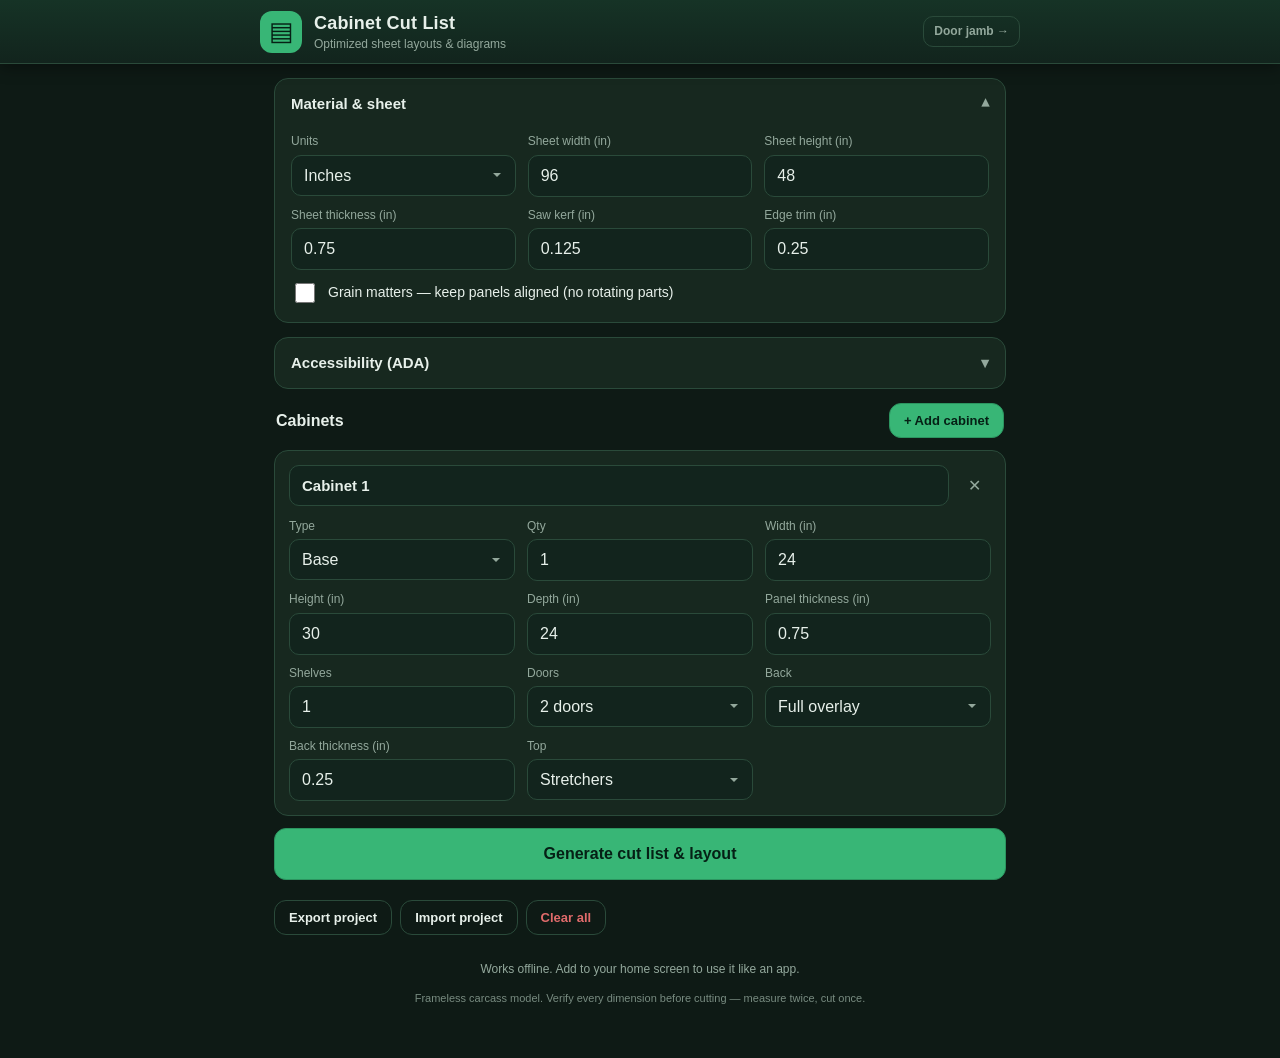
==== commit 336cb7c6: "Add door jamb & casing calculator A companion tool (door.html + css/door.css + js/door.js) that turn" ====
--- a/index.html
+++ b/index.html
@@ -22,6 +22,7 @@
         <h1>Cabinet Cut List</h1>
         <p class="tagline">Optimized sheet layouts &amp; diagrams</p>
       </div>
+      <a class="app-link" href="door.html">Door jamb →</a>
     </div>
   </header>
 
@@ -137,6 +138,7 @@
   <script src="js/packer.js"></script>
   <script src="js/cabinet.js"></script>
   <script src="js/ada.js"></script>
+  <script src="js/iso.js"></script>
   <script src="js/app.js"></script>
 </body>
 </html>
--- a/css/styles.css
+++ b/css/styles.css
@@ -42,6 +42,12 @@
 }
 .app-bar h1 { font-size: 18px; margin: 0; letter-spacing: 0.2px; }
 .tagline { margin: 0; font-size: 12px; color: var(--muted); }
+.app-link {
+  margin-left: auto; color: var(--muted); text-decoration: none;
+  font-size: 12px; font-weight: 600; white-space: nowrap;
+  border: 1px solid var(--line); border-radius: 10px; padding: 6px 10px;
+}
+.app-link:active { transform: translateY(1px); }
 
 main { max-width: 760px; margin: 0 auto; padding: 14px 14px 40px; }
 
@@ -143,6 +149,19 @@
 .cutlist td { padding: 7px 8px; border-bottom: 1px solid #1e3529; }
 .tag-dot { display: inline-block; width: 10px; height: 10px; border-radius: 3px; vertical-align: middle; }
 
+/* 3D cabinet drawings */
+.drawing-grid { display: grid; grid-template-columns: 1fr; gap: 14px; }
+.drawing-card { background: var(--card-2); border: 1px solid var(--line); border-radius: 12px; padding: 12px; }
+.drawing-head { display: flex; flex-wrap: wrap; justify-content: space-between; align-items: baseline; gap: 6px; margin-bottom: 6px; }
+.drawing-name { font-weight: 700; font-size: 14px; }
+.drawing-dims { font-size: 12px; color: var(--muted); }
+.cab3d { width: 100%; height: auto; display: block; max-height: 46vh; }
+.cab3d .dimline { stroke: var(--text); stroke-width: 1; }
+.cab3d .dimext { stroke: var(--muted); stroke-width: 0.8; stroke-dasharray: 3 2; }
+.cab3d .dimarrow { fill: var(--text); }
+.cab3d .dimtext { fill: var(--text); font-size: 15px; font-weight: 600; font-family: inherit; }
+@media (min-width: 620px) { .drawing-grid { grid-template-columns: repeat(2, 1fr); } }
+
 /* Diagrams */
 .diagrams { display: flex; flex-direction: column; gap: 14px; }
 .diagram { background: var(--card-2); border: 1px solid var(--line); border-radius: 12px; padding: 10px; }
@@ -166,7 +185,11 @@
   .result-actions, .section-head button { display: none !important; }
   main { max-width: none; padding: 0; }
   .results { display: block !important; }
-  .stat, .card, .diagram, .group { break-inside: avoid; }
+  .stat, .card, .diagram, .group, .drawing-card { break-inside: avoid; }
+  .cab3d .dimline, .cab3d .dimarrow, .cab3d .dimtext { stroke: #000; fill: #000; }
+  .cab3d .dimext { stroke: #666; }
+  .drawing-name, .drawing-dims { color: #000; }
+  .drawing-card { background: #fff; border-color: #999; }
   .stat-value { color: #000; }
   .summary { grid-template-columns: repeat(4, 1fr); }
   .stat, .diagram, .cutlist td, .cutlist th, .group-title { border-color: #999 !important; }
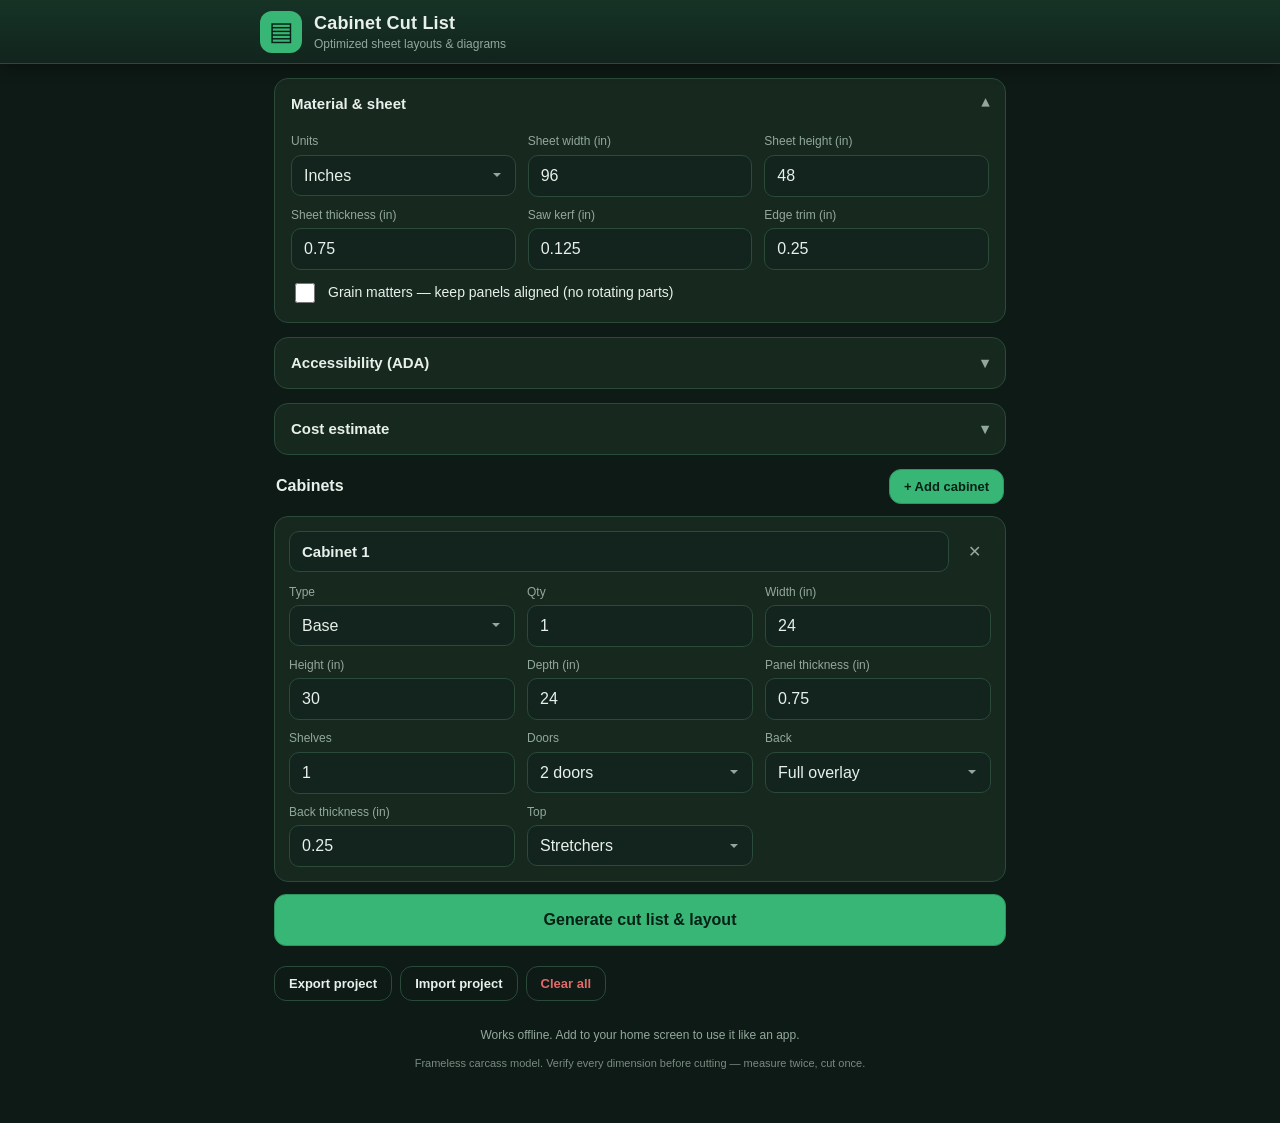
==== commit 680b8de0: "Add cost estimator for customer quotes Adds js/estimator.js, an optional pricing engine that turns t" ====
--- a/index.html
+++ b/index.html
@@ -22,7 +22,6 @@
         <h1>Cabinet Cut List</h1>
         <p class="tagline">Optimized sheet layouts &amp; diagrams</p>
       </div>
-      <a class="app-link" href="door.html">Door jamb →</a>
     </div>
   </header>
 
@@ -96,6 +95,75 @@
       </div>
     </details>
 
+    <!-- Estimator -->
+    <details class="panel">
+      <summary>Cost estimate</summary>
+      <div class="panel-body">
+        <label class="checkbox-row">
+          <input id="estToggle" type="checkbox" />
+          <span><strong>Enable cost estimate</strong> — build a customer quote from the cut list</span>
+        </label>
+        <div id="estSettings" hidden>
+          <p class="hint">Prices feed an itemized quote (materials, edge banding, hardware,
+            labor) with contingency, markup, and tax. All editable — set to 0 to skip a line.</p>
+          <div class="field-grid">
+            <label class="field">
+              <span class="field-label">Currency symbol</span>
+              <input id="currency" class="field-input" type="text" maxlength="3" />
+            </label>
+            <label class="field">
+              <span class="field-label">Price per sheet</span>
+              <input id="sheetPrice" class="field-input" type="number" inputmode="decimal" step="any" />
+            </label>
+            <label class="field">
+              <span class="field-label">Edge banding (per <span id="bandUnit">ft</span>)</span>
+              <input id="bandingPrice" class="field-input" type="number" inputmode="decimal" step="any" />
+            </label>
+            <label class="field">
+              <span class="field-label">Hinge (each)</span>
+              <input id="hingePrice" class="field-input" type="number" inputmode="decimal" step="any" />
+            </label>
+            <label class="field">
+              <span class="field-label">Hinges per door</span>
+              <input id="hingesPerDoor" class="field-input" type="number" inputmode="numeric" step="1" min="0" />
+            </label>
+            <label class="field">
+              <span class="field-label">Pull / handle (each)</span>
+              <input id="pullPrice" class="field-input" type="number" inputmode="decimal" step="any" />
+            </label>
+            <label class="field">
+              <span class="field-label">Shelf pin set</span>
+              <input id="shelfPinSet" class="field-input" type="number" inputmode="decimal" step="any" />
+            </label>
+            <label class="field">
+              <span class="field-label">Labor rate (per hr)</span>
+              <input id="laborRate" class="field-input" type="number" inputmode="decimal" step="any" />
+            </label>
+            <label class="field">
+              <span class="field-label">Hours per cabinet</span>
+              <input id="hoursPerCabinet" class="field-input" type="number" inputmode="decimal" step="any" />
+            </label>
+            <label class="field">
+              <span class="field-label">Contingency %</span>
+              <input id="contingencyPct" class="field-input" type="number" inputmode="decimal" step="any" />
+            </label>
+            <label class="field">
+              <span class="field-label">Markup %</span>
+              <input id="markupPct" class="field-input" type="number" inputmode="decimal" step="any" />
+            </label>
+            <label class="field">
+              <span class="field-label">Tax %</span>
+              <input id="taxPct" class="field-input" type="number" inputmode="decimal" step="any" />
+            </label>
+          </div>
+          <label class="checkbox-row">
+            <input id="bandingEnabled" type="checkbox" />
+            <span>Include edge banding in the estimate</span>
+          </label>
+        </div>
+      </div>
+    </details>
+
     <!-- Cabinets -->
     <section class="cabinets-section">
       <div class="section-head">
@@ -139,6 +207,7 @@
   <script src="js/cabinet.js"></script>
   <script src="js/ada.js"></script>
   <script src="js/iso.js"></script>
+  <script src="js/estimator.js"></script>
   <script src="js/app.js"></script>
 </body>
 </html>
--- a/css/styles.css
+++ b/css/styles.css
@@ -42,12 +42,6 @@
 }
 .app-bar h1 { font-size: 18px; margin: 0; letter-spacing: 0.2px; }
 .tagline { margin: 0; font-size: 12px; color: var(--muted); }
-.app-link {
-  margin-left: auto; color: var(--muted); text-decoration: none;
-  font-size: 12px; font-weight: 600; white-space: nowrap;
-  border: 1px solid var(--line); border-radius: 10px; padding: 6px 10px;
-}
-.app-link:active { transform: translateY(1px); }
 
 main { max-width: 760px; margin: 0 auto; padding: 14px 14px 40px; }
 
@@ -173,6 +167,21 @@
 .foot { margin-top: 26px; text-align: center; color: var(--muted); font-size: 12px; }
 .foot .fine { font-size: 11px; opacity: .8; }
 
+/* Cost estimate */
+.stat-wide { grid-column: span 2; }
+.estimate-table .est-group-row td { color: var(--accent); font-weight: 700; font-size: 12px; text-transform: uppercase; letter-spacing: .04em; padding-top: 12px; border-bottom: 1px solid var(--line); }
+.estimate-table .est-item { padding-left: 4px; }
+.estimate-table .est-amt { text-align: right; font-variant-numeric: tabular-nums; }
+.estimate-table th:last-child { text-align: right; }
+.est-totals { margin-top: 14px; border-top: 1px solid var(--line); padding-top: 10px; }
+.est-total-row { display: flex; justify-content: space-between; padding: 5px 2px; font-size: 14px; }
+.est-total-label { color: var(--muted); }
+.est-total-value { font-variant-numeric: tabular-nums; }
+.est-grand { border-top: 1px solid var(--line); margin-top: 4px; padding-top: 10px; font-size: 20px; font-weight: 800; }
+.est-grand .est-total-label { color: var(--text); }
+.est-grand .est-total-value { color: var(--accent); }
+.est-note { font-size: 11px; color: var(--muted); margin-top: 10px; }
+
 /* Wider screens */
 @media (min-width: 620px) {
   .field-grid { grid-template-columns: repeat(3, 1fr); }
@@ -190,6 +199,9 @@
   .cab3d .dimext { stroke: #666; }
   .drawing-name, .drawing-dims { color: #000; }
   .drawing-card { background: #fff; border-color: #999; }
+  .est-group-row td { color: #000 !important; }
+  .est-grand .est-total-value, .estimate-table .est-amt { color: #000 !important; }
+  .est-total-label, .est-total-value, .est-note { color: #000 !important; }
   .stat-value { color: #000; }
   .summary { grid-template-columns: repeat(4, 1fr); }
   .stat, .diagram, .cutlist td, .cutlist th, .group-title { border-color: #999 !important; }
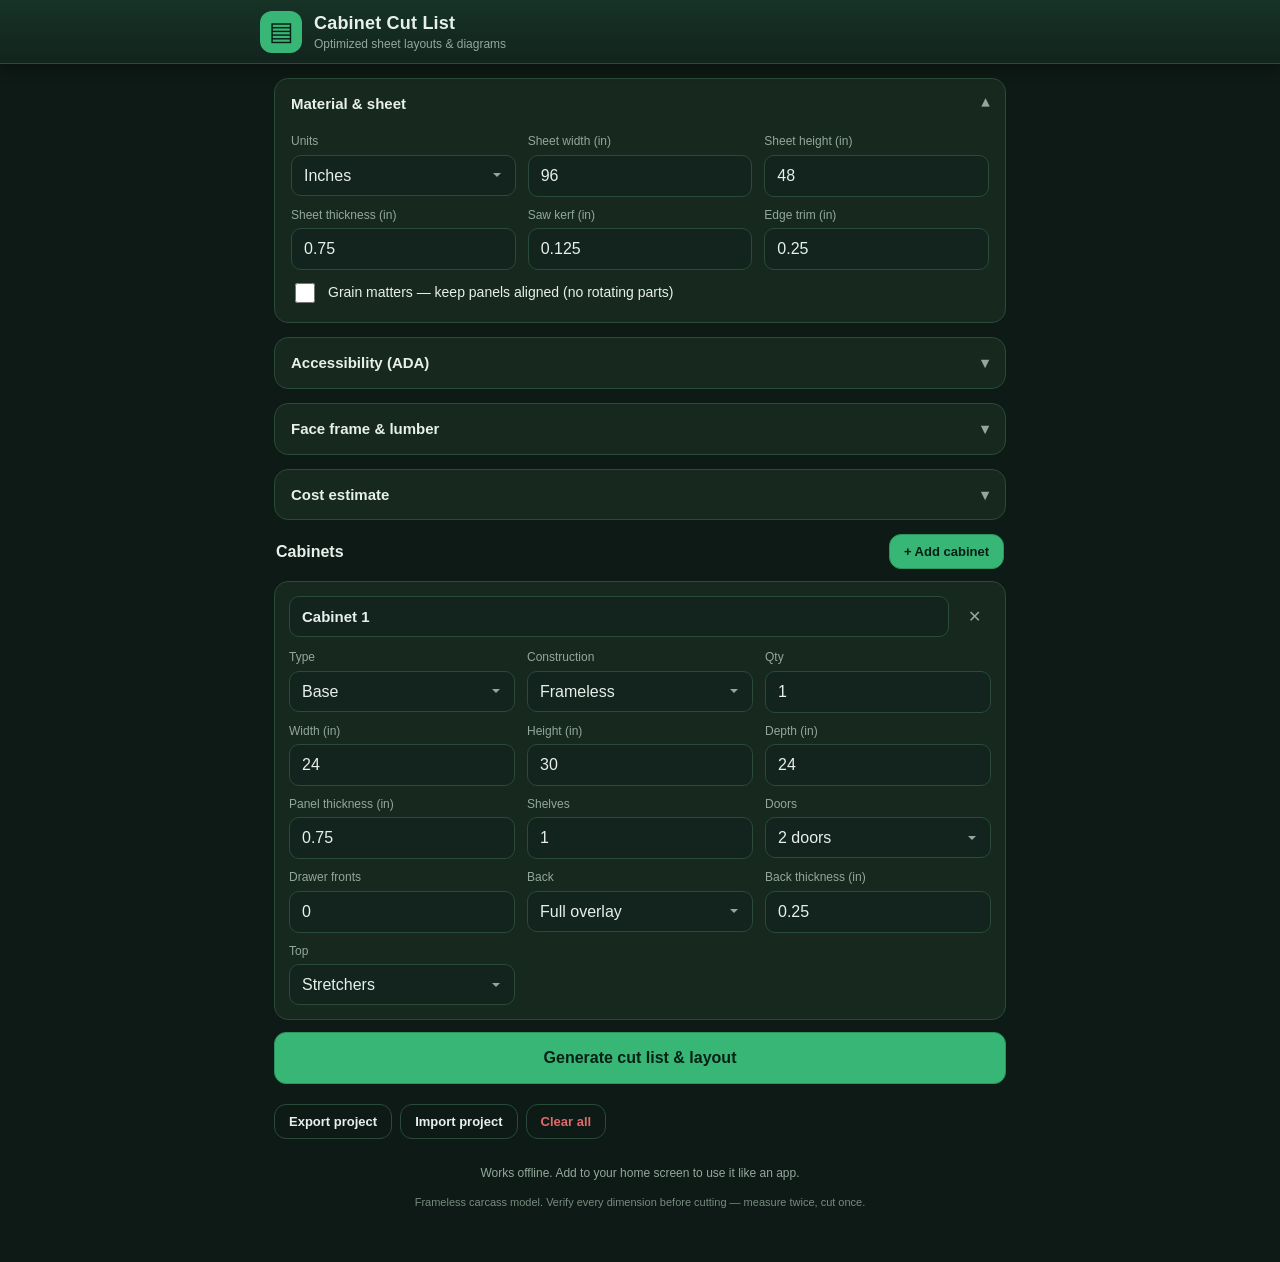
==== commit 3b41e349: "Add face-frame construction, drawer fronts, and solid-lumber fronts Extends the cabinet model beyond" ====
--- a/index.html
+++ b/index.html
@@ -95,6 +95,42 @@
       </div>
     </details>
 
+    <!-- Face frame -->
+    <details class="panel">
+      <summary>Face frame &amp; lumber</summary>
+      <div class="panel-body">
+        <p class="hint">Set a cabinet's <strong>Construction</strong> to “Face frame” on its card to add a
+          solid-lumber face frame. These settings size the frame and price the lumber.</p>
+        <div class="field-grid">
+          <label class="field">
+            <span class="field-label">Stile width (<span class="unit-suffix">in</span>)</span>
+            <input id="ffStile" class="field-input" type="number" inputmode="decimal" step="any" />
+          </label>
+          <label class="field">
+            <span class="field-label">Rail width (<span class="unit-suffix">in</span>)</span>
+            <input id="ffRail" class="field-input" type="number" inputmode="decimal" step="any" />
+          </label>
+          <label class="field">
+            <span class="field-label">Face frame lumber cost (per <span id="ffUnit">ft</span>)</span>
+            <input id="ffCost" class="field-input" type="number" inputmode="decimal" step="any" />
+          </label>
+          <label class="field">
+            <span class="field-label">Solid front board width (<span class="unit-suffix">in</span>)</span>
+            <input id="ffBoard" class="field-input" type="number" inputmode="decimal" step="any" />
+          </label>
+        </div>
+        <label class="checkbox-row">
+          <input id="ffCenter" type="checkbox" />
+          <span>Add a center stile to 2-door face frames</span>
+        </label>
+        <label class="checkbox-row">
+          <input id="ffSolid" type="checkbox" />
+          <span><strong>Use the same lumber for door panels &amp; drawer fronts</strong> — build
+            fronts from solid stock instead of sheet goods</span>
+        </label>
+      </div>
+    </details>
+
     <!-- Estimator -->
     <details class="panel">
       <summary>Cost estimate</summary>
@@ -130,6 +166,10 @@
             <label class="field">
               <span class="field-label">Pull / handle (each)</span>
               <input id="pullPrice" class="field-input" type="number" inputmode="decimal" step="any" />
+            </label>
+            <label class="field">
+              <span class="field-label">Drawer slide (per pair)</span>
+              <input id="drawerSlidePrice" class="field-input" type="number" inputmode="decimal" step="any" />
             </label>
             <label class="field">
               <span class="field-label">Shelf pin set</span>
